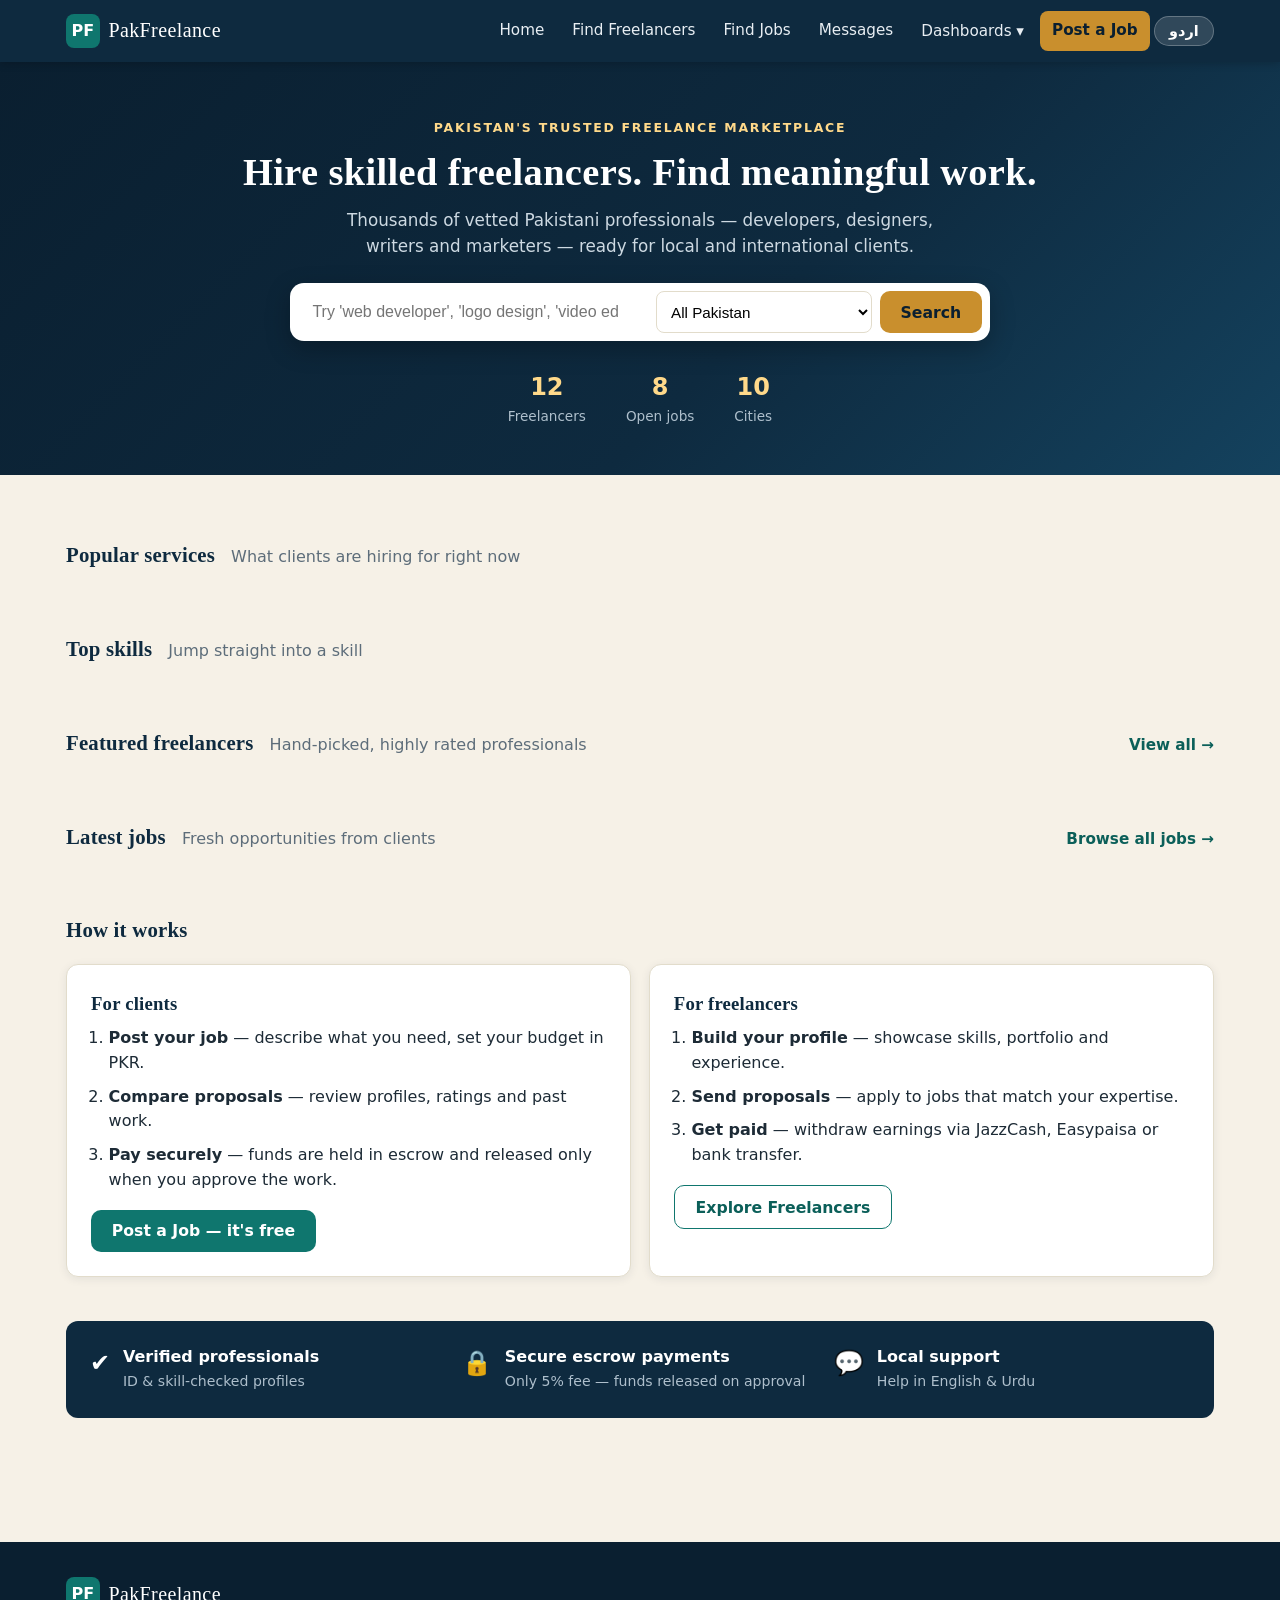
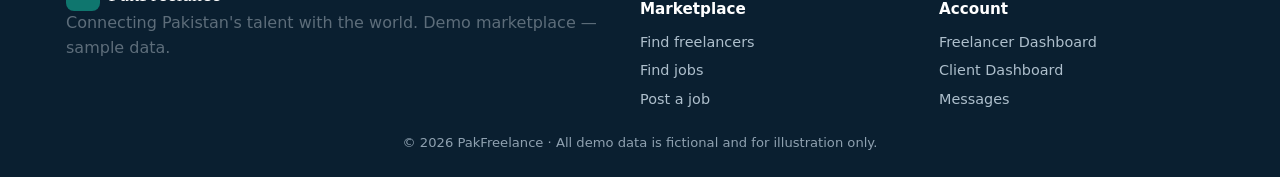
==== index.html @ 877db9aa "Add PakFreelance marketplace: layout, styles, docs (1/2)" ====
<!DOCTYPE html>
<html lang="en">
<head>
<meta charset="UTF-8" />
<meta name="viewport" content="width=device-width, initial-scale=1.0" />
<title>PakFreelance — Hire Pakistan's Top Freelancers</title>
<meta name="description" content="PakFreelance connects Pakistani freelancers with clients locally and internationally. Web development, design, writing, marketing and more." />
<link rel="stylesheet" href="styles.css" />
</head>
<body>

<header class="site-header">
  <div class="header-inner">
    <a class="brand" href="#" data-view="home">
      <span class="brand-mark">PF</span>
      <span class="brand-name">PakFreelance</span>
    </a>
    <button id="navToggle" class="nav-toggle" aria-label="Open menu" aria-expanded="false">
      <span></span><span></span><span></span>
    </button>
    <nav id="mainNav" class="main-nav" aria-label="Main navigation">
      <a href="#" class="nav-link" data-view="home" data-i18n="nav_home">Home</a>
      <a href="#" class="nav-link" data-view="freelancers" data-i18n="nav_freelancers">Find Freelancers</a>
      <a href="#" class="nav-link" data-view="jobs" data-i18n="nav_jobs">Find Jobs</a>
      <a href="#" class="nav-link" data-view="messages" data-i18n="nav_messages">Messages <span id="navMsgBadge" class="nav-badge" hidden></span></a>
      <div class="nav-dropdown">
        <button id="dashToggle" class="nav-link dash-btn" aria-haspopup="true" aria-expanded="false" data-i18n="nav_dash">Dashboards ▾</button>
        <div id="dashMenu" class="dropdown-menu" hidden>
          <a href="#" class="dropdown-item" data-view="dash-f" data-i18n="nav_dash_f">Freelancer Dashboard</a>
          <a href="#" class="dropdown-item" data-view="dash-c" data-i18n="nav_dash_c">Client Dashboard</a>
        </div>
      </div>
      <a href="#" class="nav-link btn-primary-sm" data-view="post-job" data-i18n="nav_post">Post a Job</a>
      <button id="langToggle" class="lang-btn" aria-label="Switch language">اردو</button>
    </nav>
  </div>
</header>

<main id="app">

  <!-- ============ HOME ============ -->
  <section id="view-home" class="view active">
    <div class="hero">
      <div class="hero-inner">
        <p class="hero-kicker" data-i18n="hero_kicker">Pakistan's trusted freelance marketplace</p>
        <h1 data-i18n="hero_h1">Hire skilled freelancers. Find meaningful work.</h1>
        <p class="hero-sub" data-i18n="hero_sub">Thousands of vetted Pakistani professionals — developers, designers, writers and marketers — ready for local and international clients.</p>
        <form id="heroSearchForm" class="hero-search" autocomplete="off">
          <input id="heroSearch" type="search" data-i18n-ph="hero_search_ph" placeholder="Try 'web developer', 'logo design', 'video editing'…" aria-label="Search freelancers by skill" />
          <select id="heroCity" aria-label="Filter by city">
            <option value="">All Pakistan</option>
          </select>
          <button type="submit" class="btn btn-accent" data-i18n="hero_search_btn">Search</button>
        </form>
        <div class="hero-stats">
          <div><strong id="statFreelancers">12</strong><span data-i18n="stat_f">Freelancers</span></div>
          <div><strong id="statJobs">8</strong><span data-i18n="stat_j">Open jobs</span></div>
          <div><strong id="statCities">10</strong><span data-i18n="stat_c">Cities</span></div>
        </div>
      </div>
    </div>

    <div class="container">
      <div class="home-section">
        <div class="section-head">
          <h2 data-i18n="sec_services">Popular services</h2>
          <p data-i18n="sec_services_sub">What clients are hiring for right now</p>
        </div>
        <div id="servicesGrid" class="cards-grid"></div>
      </div>

      <div class="home-section">
        <div class="section-head">
          <h2 data-i18n="sec_skills">Top skills</h2>
          <p data-i18n="sec_skills_sub">Jump straight into a skill</p>
        </div>
        <div id="skillsChips" class="chips"></div>
      </div>

      <div class="home-section">
        <div class="section-head">
          <h2 data-i18n="sec_featured">Featured freelancers</h2>
          <p data-i18n="sec_featured_sub">Hand-picked, highly rated professionals</p>
          <button class="link-btn" data-view="freelancers" data-i18n="view_all">View all →</button>
        </div>
        <div id="featuredRow" class="cards-grid"></div>
      </div>

      <div class="home-section">
        <div class="section-head">
          <h2 data-i18n="sec_jobs">Latest jobs</h2>
          <p data-i18n="sec_jobs_sub">Fresh opportunities from clients</p>
          <button class="link-btn" data-view="jobs" data-i18n="browse_jobs">Browse all jobs →</button>
        </div>
        <div id="latestJobs" class="list-stack"></div>
      </div>

      <div class="home-section">
        <div class="section-head">
          <h2 data-i18n="sec_how">How it works</h2>
        </div>
        <div class="how-grid">
          <div class="how-card">
            <h3 data-i18n="how_client_h">For clients</h3>
            <ol>
              <li data-i18n="how_client_1"><strong>Post your job</strong> — describe what you need, set your budget in PKR.</li>
              <li data-i18n="how_client_2"><strong>Compare proposals</strong> — review profiles, ratings and past work.</li>
              <li data-i18n="how_client_3"><strong>Pay securely</strong> — funds are held in escrow and released only when you approve the work.</li>
            </ol>
            <button class="btn btn-primary" data-view="post-job" data-i18n="how_client_btn">Post a Job — it's free</button>
          </div>
          <div class="how-card">
            <h3 data-i18n="how_free_h">For freelancers</h3>
            <ol>
              <li data-i18n="how_free_1"><strong>Build your profile</strong> — showcase skills, portfolio and experience.</li>
              <li data-i18n="how_free_2"><strong>Send proposals</strong> — apply to jobs that match your expertise.</li>
              <li data-i18n="how_free_3"><strong>Get paid</strong> — withdraw earnings via JazzCash, Easypaisa or bank transfer.</li>
            </ol>
            <button class="btn btn-outline" data-view="freelancers" data-i18n="how_free_btn">Explore Freelancers</button>
          </div>
        </div>
      </div>

      <div class="home-section trust-band">
        <div class="trust-item"><span class="trust-icon">✔</span><div><strong data-i18n="trust1_h">Verified professionals</strong><span data-i18n="trust1_s">ID &amp; skill-checked profiles</span></div></div>
        <div class="trust-item"><span class="trust-icon">🔒</span><div><strong data-i18n="trust2_h">Secure escrow payments</strong><span data-i18n="trust2_s">Only 5% fee — funds released on approval</span></div></div>
        <div class="trust-item"><span class="trust-icon">💬</span><div><strong data-i18n="trust3_h">Local support</strong><span data-i18n="trust3_s">Help in English &amp; Urdu</span></div></div>
      </div>
    </div>
  </section>

  <!-- ============ BROWSE FREELANCERS ============ -->
  <section id="view-freelancers" class="view">
    <div class="container">
      <div class="page-head">
        <h1>Find freelancers</h1>
        <p>Filter by skill, city, budget and availability</p>
      </div>
      <div class="filters">
        <input id="fSearch" type="search" placeholder="Search name, skill or title…" aria-label="Search freelancers" />
        <select id="fCat" aria-label="Category"><option value="">All categories</option></select>
        <select id="fCity" aria-label="City"><option value="">All cities</option></select>
        <select id="fPrice" aria-label="Price range">
          <option value="">Any price</option>
          <option value="0-3000">Up to Rs 3,000</option>
          <option value="3000-6000">Rs 3,000 – 6,000</option>
          <option value="6000-15000">Rs 6,000 – 15,000</option>
        </select>
        <select id="fRating" aria-label="Minimum rating">
          <option value="">Any rating</option>
          <option value="4.8">4.8 &amp; up</option>
          <option value="4.9">4.9 &amp; up</option>
        </select>
        <select id="fAvail" aria-label="Availability">
          <option value="">Any availability</option>
          <option value="available">Available now</option>
          <option value="limited">Limited</option>
        </select>
        <select id="fLang" aria-label="Language">
          <option value="">Any language</option>
          <option>English</option>
          <option>Urdu</option>
        </select>
        <button id="fClear" class="btn btn-outline btn-sm">Clear</button>
      </div>
      <p id="fCount" class="result-count"></p>
      <div id="freelancersGrid" class="cards-grid"></div>
    </div>
  </section>

  <!-- ============ FREELANCER PROFILE ============ -->
  <section id="view-profile" class="view">
    <div class="container">
      <button class="link-btn back-btn" data-view="freelancers">← Back to freelancers</button>
      <div id="profileWrap"></div>
    </div>
  </section>

  <!-- ============ BROWSE JOBS ============ -->
  <section id="view-jobs" class="view">
    <div class="container">
      <div class="page-head">
        <h1>Browse jobs</h1>
        <p>Opportunities from local &amp; international clients · <span class="match-note">✨ Match scores are computed for your profile</span></p>
      </div>
      <div class="filters">
        <input id="jSearch" type="search" placeholder="Search job titles…" aria-label="Search jobs" />
        <select id="jCat" aria-label="Category"><option value="">All categories</option></select>
        <select id="jBudget" aria-label="Budget range">
          <option value="">Any budget</option>
          <option value="0-20000">Up to Rs 20,000</option>
          <option value="20000-60000">Rs 20,000 – 60,000</option>
          <option value="60000-9999999">Rs 60,000+</option>
        </select>
        <select id="jType" aria-label="Job type">
          <option value="">Remote &amp; onsite</option>
          <option value="remote">Remote</option>
          <option value="onsite">Onsite</option>
        </select>
        <label class="check-inline"><input id="jSavedOnly" type="checkbox" /> Saved only</label>
        <button id="jClear" class="btn btn-outline btn-sm">Clear</button>
      </div>
      <p id="jCount" class="result-count"></p>
      <div id="jobsList" class="list-stack"></div>
    </div>
  </section>

  <!-- ============ POST A JOB ============ -->
  <section id="view-post-job" class="view">
    <div class="container narrow">
      <div class="page-head">
        <h1>Post a job</h1>
        <p>Free to post — proposals usually arrive within hours</p>
      </div>
      <form id="pjForm" class="form-card">
        <label>Job title
          <input id="pjTitle" type="text" required maxlength="80" placeholder="e.g. Build a responsive company website" />
        </label>
        <div class="form-grid">
          <label>Category
            <select id="pjCat" required></select>
          </label>
          <label>Job type
            <select id="pjType"><option value="remote">Remote</option><option value="onsite">Onsite</option></select>
          </label>
        </div>
        <label>Description
          <textarea id="pjDesc" required rows="5" placeholder="Describe the work, deliverables and any requirements…"></textarea>
        </label>
        <label>Skills required (comma separated)
          <input id="pjSkills" type="text" placeholder="e.g. HTML, CSS, JavaScript" />
        </label>
        <div class="form-grid">
          <label>Budget type
            <select id="pjBudgetType"><option value="fixed">Fixed price</option><option value="hourly">Hourly</option></select>
          </label>
          <label>Budget (PKR)
            <input id="pjBudget" type="number" min="500" required placeholder="e.g. 25000" />
          </label>
        </div>
        <fieldset class="ms-fieldset">
          <legend>Milestones <span class="muted">(optional — split payment into 2–4 milestones)</span></legend>
          <div id="pjMilestones"></div>
          <button type="button" id="pjAddMs" class="btn btn-outline btn-sm">+ Add milestone</button>
        </fieldset>
        <label>Deadline
          <input id="pjDeadline" type="date" required />
        </label>
        <div class="fee-box">
          <div class="fee-row"><span>Your budget</span><strong id="pjFeeBase">–</strong></div>
          <div class="fee-row"><span>PakFreelance fee (5%)</span><strong id="pjFeeAmt">–</strong></div>
          <div class="fee-row total"><span>Freelancer receives</span><strong id="pjFeeNet">–</strong></div>
        </div>
        <button type="submit" class="btn btn-accent btn-block">Post Job</button>
        <p class="hint">Your job will appear in Browse Jobs and on your client dashboard.</p>
      </form>
    </div>
  </section>

  <!-- ============ FREELANCER DASHBOARD ============ -->
  <section id="view-dash-f" class="view">
    <div class="container">
      <div class="page-head row-between">
        <div>
          <h1>Freelancer dashboard</h1>
          <p>Welcome back, <strong id="dfName">Ahmed Raza</strong></p>
        </div>
        <label class="avail-toggle">Availability
          <button id="availToggle" class="toggle on" role="switch" aria-checked="true" aria-label="Toggle availability"><span class="knob"></span></button>
          <span id="availLabel">Available</span>
        </label>
      </div>
      <div class="stats-row">
        <div class="stat-card"><span class="stat-label">Total earnings</span><strong id="dfEarnings">–</strong></div>
        <div class="stat-card"><span class="stat-label">Active orders</span><strong id="dfOrders">–</strong></div>
        <div class="stat-card"><span class="stat-label">Proposals sent</span><strong id="dfProposals">–</strong></div>
        <div class="stat-card"><span class="stat-label">Profile views</span><strong id="dfViews">–</strong></div>
      </div>
      <div class="dash-grid">
        <div class="panel">
          <h2>Verification</h2>
          <div id="dfVerifyList"></div>
          <button id="dfQuizBtn" class="btn btn-primary btn-sm">Take skill test</button>
        </div>
        <div class="panel">
          <h2>Payout methods</h2>
          <div id="dfPayouts"></div>
          <button id="dfAddPayout" class="btn btn-outline btn-sm">+ Add payout method</button>
          <p class="hint">Withdraw via JazzCash, Easypaisa or bank transfer. Only 5% platform fee.</p>
        </div>
        <div class="panel">
          <h2>My proposals</h2>
          <div id="dfProposalsList" class="list-stack"></div>
        </div>
        <div class="panel">
          <h2>Active orders</h2>
          <div id="dfOrdersList" class="list-stack"></div>
        </div>
        <div class="panel">
          <h2>Saved jobs</h2>
          <div id="dfSavedList" class="list-stack"></div>
        </div>
        <div class="panel">
          <h2>Disputes</h2>
          <div id="dfDisputesList" class="list-stack"></div>
        </div>
      </div>
    </div>
  </section>

  <!-- ============ CLIENT DASHBOARD ============ -->
  <section id="view-dash-c" class="view">
    <div class="container">
      <div class="page-head">
        <h1>Client dashboard</h1>
        <p>Manage your jobs, proposals and orders</p>
      </div>
      <div class="stats-row">
        <div class="stat-card"><span class="stat-label">Jobs posted</span><strong id="dcJobs">–</strong></div>
        <div class="stat-card"><span class="stat-label">Proposals received</span><strong id="dcProposals">–</strong></div>
        <div class="stat-card"><span class="stat-label">Active orders</span><strong id="dcOrders">–</strong></div>
        <div class="stat-card"><span class="stat-label">Total spent</span><strong id="dcSpent">–</strong></div>
      </div>
      <div class="dash-grid">
        <div class="panel wide">
          <div class="row-between">
            <h2>My job postings</h2>
            <button class="btn btn-primary btn-sm" data-view="post-job">+ Post a job</button>
          </div>
          <div id="dcJobsList" class="list-stack"></div>
        </div>
        <div class="panel">
          <h2>Active orders</h2>
          <div id="dcOrdersList" class="list-stack"></div>
        </div>
        <div class="panel">
          <h2>Payment methods</h2>
          <div id="dcPayouts"></div>
          <button id="dcAddPayout" class="btn btn-outline btn-sm">+ Add payment method</button>
          <p class="hint">Pay securely — funds are held in escrow until you approve the work.</p>
        </div>
      </div>
      <div class="panel">
        <h2>Proposals received</h2>
        <div id="dcProposalsList" class="list-stack"></div>
      </div>
      <div class="panel">
        <h2>Disputes</h2>
        <div id="dcDisputesList" class="list-stack"></div>
      </div>
    </div>
  </section>

  <!-- ============ MESSAGES ============ -->
  <section id="view-messages" class="view">
    <div class="container">
      <div class="page-head">
        <h1>Messages</h1>
        <p>Chat with clients and freelancers</p>
      </div>
      <div class="msg-layout">
        <aside class="conv-list" id="convList" aria-label="Conversations"></aside>
        <div class="chat-window">
          <div id="chatHeader" class="chat-header"><span class="muted">Select a conversation</span></div>
          <div id="chatMessages" class="chat-messages"></div>
          <form id="chatForm" class="chat-input" autocomplete="off">
            <input id="chatInput" type="text" placeholder="Type a message…" aria-label="Type a message" disabled />
            <button type="submit" class="btn btn-accent" id="chatSend" disabled>Send</button>
          </form>
        </div>
      </div>
    </div>
  </section>

  <!-- ============ ORDER DETAIL ============ -->
  <section id="view-order" class="view">
    <div class="container narrow">
      <button class="link-btn back-btn" data-view="dash-f">← Back to dashboard</button>
      <div id="orderWrap"></div>
    </div>
  </section>

  <!-- ============ SKILL TEST ============ -->
  <section id="view-quiz" class="view">
    <div class="container narrow">
      <button class="link-btn back-btn" data-view="dash-f">← Back to dashboard</button>
      <div class="panel">
        <h1>Skill test</h1>
        <p class="muted">Answer 5 questions in your category. Score 60% or more to earn the <strong>Skill test passed</strong> badge on your profile.</p>
        <div id="quizSetup">
          <label style="display:block;margin-bottom:0.9rem;font-weight:600;">Category
            <select id="quizCat" style="display:block;width:100%;margin-top:0.35rem;padding:0.65rem 0.8rem;border:1px solid var(--line);border-radius:8px;"></select>
          </label>
          <button id="quizStart" class="btn btn-accent">Start test</button>
        </div>
        <div id="quizPlay" hidden>
          <p id="quizProgress" class="muted"></p>
          <h3 id="quizQ"></h3>
          <div id="quizOpts" class="quiz-opts"></div>
        </div>
        <div id="quizResult" hidden></div>
      </div>
    </div>
  </section>

  <!-- ============ DISPUTE DETAIL ============ -->
  <section id="view-dispute" class="view">
    <div class="container narrow">
      <button class="link-btn back-btn" data-view="dash-f">← Back to dashboard</button>
      <div id="disputeWrap"></div>
    </div>
  </section>

</main>

<footer class="site-footer">
  <div class="container footer-grid">
    <div>
      <div class="brand"><span class="brand-mark">PF</span><span class="brand-name">PakFreelance</span></div>
      <p class="muted" data-i18n="footer_tag">Connecting Pakistan's talent with the world. Demo marketplace — sample data.</p>
    </div>
    <div>
      <h4 data-i18n="footer_market">Marketplace</h4>
      <a href="#" data-view="freelancers" data-i18n="nav_freelancers">Find freelancers</a>
      <a href="#" data-view="jobs" data-i18n="nav_jobs">Find jobs</a>
      <a href="#" data-view="post-job" data-i18n="nav_post">Post a job</a>
    </div>
    <div>
      <h4 data-i18n="footer_account">Account</h4>
      <a href="#" data-view="dash-f" data-i18n="nav_dash_f">Freelancer Dashboard</a>
      <a href="#" data-view="dash-c" data-i18n="nav_dash_c">Client Dashboard</a>
      <a href="#" data-view="messages" data-i18n="nav_messages">Messages</a>
    </div>
  </div>
  <p class="footer-note">© 2026 PakFreelance · All demo data is fictional and for illustration only.</p>
</footer>

<!-- Proposal modal -->
<div id="modalBackdrop" class="modal-backdrop" hidden>
  <div class="modal" role="dialog" aria-modal="true" aria-labelledby="propJobTitle">
    <h2 id="propJobTitle">Submit proposal</h2>
    <p class="muted" id="propJobMeta"></p>
    <label>Cover letter
      <textarea id="propCover" rows="5" placeholder="Why are you the right person for this job?"></textarea>
    </label>
    <div class="form-grid">
      <label>Your bid (PKR)
        <input id="propBid" type="number" min="500" placeholder="e.g. 20000" />
      </label>
      <label>Delivery time (days)
        <input id="propDays" type="number" min="1" placeholder="e.g. 7" />
      </label>
    </div>
    <div class="modal-actions">
      <button id="propCancel" class="btn btn-outline">Cancel</button>
      <button id="propSubmit" class="btn btn-accent">Send Proposal</button>
    </div>
  </div>
</div>

<!-- Hire modal -->
<div id="hireBackdrop" class="modal-backdrop" hidden>
  <div class="modal" role="dialog" aria-modal="true" aria-labelledby="hireTitle">
    <h2 id="hireTitle">Hire freelancer</h2>
    <p class="muted" id="hireFreelancerName"></p>
    <label>Service
      <select id="hireService"></select>
    </label>
    <div class="form-grid">
      <label>Amount (PKR)
        <input id="hireAmount" type="number" min="500" />
      </label>
      <label>Deadline
        <input id="hireDeadline" type="date" />
      </label>
    </div>
    <label>Notes for the freelancer
      <textarea id="hireNotes" rows="3" placeholder="Briefly describe what you need…"></textarea>
    </label>
    <div class="fee-box">
      <div class="fee-row"><span>Service amount</span><strong id="hireSubtotal">–</strong></div>
      <div class="fee-row"><span>PakFreelance fee (5%)</span><strong id="hireFee">–</strong></div>
      <div class="fee-row total"><span>Total (held in escrow)</span><strong id="hireTotal">–</strong></div>
    </div>
    <div class="modal-actions">
      <button id="hireCancel" class="btn btn-outline">Cancel</button>
      <button id="hireSubmit" class="btn btn-accent">Place Order</button>
    </div>
  </div>
</div>

<!-- Payout method modal -->
<div id="payoutBackdrop" class="modal-backdrop" hidden>
  <div class="modal" role="dialog" aria-modal="true" aria-labelledby="payoutTitle">
    <h2 id="payoutTitle">Add payout method</h2>
    <p class="muted">Demo UI — details are masked and stored only in your browser.</p>
    <label>Method
      <select id="poType">
        <option>JazzCash</option>
        <option>Easypaisa</option>
        <option>Bank transfer</option>
      </select>
    </label>
    <label>Account title
      <input id="poName" type="text" maxlength="40" placeholder="e.g. Ahmed Raza" />
    </label>
    <label>Mobile / account number
      <input id="poNumber" type="text" maxlength="20" placeholder="03XXXXXXXXX" />
    </label>
    <div class="modal-actions">
      <button id="poCancel" class="btn btn-outline">Cancel</button>
      <button id="poSubmit" class="btn btn-accent">Save Method</button>
    </div>
  </div>
</div>

<!-- Dispute modal -->
<div id="disputeBackdrop" class="modal-backdrop" hidden>
  <div class="modal" role="dialog" aria-modal="true" aria-labelledby="dspTitle">
    <h2 id="dspTitle">Open dispute</h2>
    <p class="muted" id="dspOrderTitle"></p>
    <label>Reason
      <select id="dspReason">
        <option>Work not delivered</option>
        <option>Quality issue</option>
        <option>Missed deadline</option>
        <option>Payment issue</option>
        <option>Other</option>
      </select>
    </label>
    <label>Details
      <textarea id="dspDetails" rows="4" placeholder="Describe the issue…"></textarea>
    </label>
    <div class="modal-actions">
      <button id="dspCancel" class="btn btn-outline">Cancel</button>
      <button id="dspSubmit" class="btn btn-accent">Submit Dispute</button>
    </div>
  </div>
</div>

<div id="toast" class="toast" role="status" aria-live="polite" hidden></div>

<script src="app.js"></script>
</body>
</html>
---- styles.css ----
/* PakFreelance — professional marketplace theme
   Palette: deep navy + teal + warm sand. Deliberately NOT a Fiverr-style look. */

:root {
  --navy: #0e2a3f;
  --navy-deep: #0a1f30;
  --teal: #0f766e;
  --teal-dark: #0b5f59;
  --sand: #f6f1e7;
  --sand-deep: #ece4d2;
  --gold: #c98f2d;
  --ink: #1d2b36;
  --muted: #5d6d7a;
  --line: #e2dccb;
  --card: #ffffff;
  --good: #1a7f4b;
  --warn: #b7791f;
  --bad: #b3402e;
  --radius: 12px;
  --shadow: 0 2px 10px rgba(14, 42, 63, 0.08);
  --font: "Segoe UI", system-ui, -apple-system, Roboto, "Helvetica Neue", Arial, sans-serif;
  --font-head: Georgia, "Times New Roman", serif;
}

* { box-sizing: border-box; }
html { scroll-behavior: smooth; }
body {
  margin: 0;
  font-family: var(--font);
  color: var(--ink);
  background: var(--sand);
  line-height: 1.55;
}
h1, h2, h3 { font-family: var(--font-head); color: var(--navy); margin: 0 0 0.5rem; letter-spacing: 0.01em; }
h1 { font-size: 1.7rem; }
h2 { font-size: 1.3rem; }
p { margin: 0 0 0.75rem; }
a { color: var(--teal-dark); }
img { max-width: 100%; display: block; }
.muted { color: var(--muted); }

/* ---------- Header ---------- */
.site-header {
  background: var(--navy);
  color: #fff;
  position: sticky;
  top: 0;
  z-index: 50;
  box-shadow: 0 2px 8px rgba(0,0,0,0.18);
}
.header-inner {
  max-width: 1180px;
  margin: 0 auto;
  padding: 0.7rem 1rem;
  display: flex;
  align-items: center;
  gap: 1rem;
}
.brand { display: flex; align-items: center; gap: 0.55rem; text-decoration: none; color: #fff; }
.brand-mark {
  background: var(--teal);
  color: #fff;
  font-weight: 800;
  font-family: var(--font);
  width: 2.1rem; height: 2.1rem;
  display: inline-flex; align-items: center; justify-content: center;
  border-radius: 8px;
  font-size: 1rem;
}
.brand-name { font-family: var(--font-head); font-size: 1.25rem; letter-spacing: 0.02em; }
.main-nav { display: flex; align-items: center; gap: 0.25rem; margin-left: auto; }
.nav-link {
  color: #e8eef3;
  text-decoration: none;
  padding: 0.5rem 0.75rem;
  border-radius: 8px;
  font-size: 0.95rem;
  background: none; border: none; cursor: pointer;
  font-family: var(--font);
}
.nav-link:hover, .nav-link.active { background: rgba(255,255,255,0.12); color: #fff; }
.btn-primary-sm {
  background: var(--gold);
  color: var(--navy-deep) !important;
  font-weight: 700;
}
.btn-primary-sm:hover { background: #d9a441; }
.nav-badge {
  background: var(--gold);
  color: var(--navy-deep);
  font-size: 0.72rem;
  font-weight: 700;
  border-radius: 999px;
  padding: 0.05rem 0.45rem;
  margin-left: 0.25rem;
}
.nav-dropdown { position: relative; }
.dash-btn { color: #e8eef3; }
.dropdown-menu {
  position: absolute;
  right: 0; top: calc(100% + 6px);
  background: #fff;
  border: 1px solid var(--line);
  border-radius: 10px;
  box-shadow: var(--shadow);
  min-width: 220px;
  padding: 0.4rem;
  z-index: 60;
}
.dropdown-item {
  display: block;
  padding: 0.6rem 0.8rem;
  border-radius: 8px;
  color: var(--ink);
  text-decoration: none;
  font-size: 0.95rem;
}
.dropdown-item:hover { background: var(--sand); }
.nav-toggle { display: none; background: none; border: none; cursor: pointer; padding: 0.4rem; margin-left: auto; }
.nav-toggle span { display: block; width: 24px; height: 2px; background: #fff; margin: 5px 0; border-radius: 2px; }

/* ---------- Layout ---------- */
.container { max-width: 1180px; margin: 0 auto; padding: 1.25rem 1rem 3rem; }
.container.narrow { max-width: 720px; }
.view { display: none; }
.view.active { display: block; }
.page-head { margin: 0.5rem 0 1.25rem; }
.page-head p { color: var(--muted); margin: 0; }
.row-between { display: flex; align-items: center; justify-content: space-between; gap: 1rem; flex-wrap: wrap; }

/* ---------- Hero ---------- */
.hero {
  background: linear-gradient(135deg, var(--navy-deep) 0%, var(--navy) 60%, #14425e 100%);
  color: #fff;
  padding: 3.5rem 1rem 3rem;
}
.hero-inner { max-width: 860px; margin: 0 auto; text-align: center; }
.hero-kicker {
  text-transform: uppercase;
  letter-spacing: 0.14em;
  font-size: 0.78rem;
  color: #ffd98a;
  margin-bottom: 0.75rem;
  font-weight: 700;
}
.hero h1 { color: #fff; font-size: 2.4rem; line-height: 1.2; margin-bottom: 0.75rem; }
.hero-sub { color: #cdd9e2; font-size: 1.05rem; max-width: 640px; margin: 0 auto 1.5rem; }
.hero-search {
  display: flex;
  gap: 0.5rem;
  background: #fff;
  border-radius: 14px;
  padding: 0.5rem;
  max-width: 700px;
  margin: 0 auto;
  box-shadow: 0 8px 24px rgba(0,0,0,0.25);
}
.hero-search input { flex: 2 1 200px; border: none; padding: 0.7rem 0.9rem; font-size: 1rem; border-radius: 8px; }
.hero-search input:focus { outline: 2px solid var(--teal); }
.hero-search select { flex: 1 1 140px; border: 1px solid var(--line); border-radius: 8px; padding: 0.6rem; font-size: 0.95rem; background: #fff; }
.hero-stats { display: flex; justify-content: center; gap: 2.5rem; margin-top: 1.75rem; }
.hero-stats div { display: flex; flex-direction: column; }
.hero-stats strong { font-size: 1.5rem; color: #ffd98a; }
.hero-stats span { color: #aebfcc; font-size: 0.85rem; }

/* ---------- Buttons ---------- */
.btn {
  display: inline-block;
  border: none;
  border-radius: 10px;
  padding: 0.7rem 1.3rem;
  font-size: 0.98rem;
  font-weight: 600;
  cursor: pointer;
  text-decoration: none;
  font-family: var(--font);
  transition: transform 0.08s ease, box-shadow 0.15s ease;
}
.btn:active { transform: translateY(1px); }
.btn-accent { background: var(--gold); color: var(--navy-deep); }
.btn-accent:hover { background: #d9a441; }
.btn-primary { background: var(--teal); color: #fff; }
.btn-primary:hover { background: var(--teal-dark); }
.btn-outline { background: transparent; border: 1.5px solid var(--teal); color: var(--teal-dark); }
.btn-outline:hover { background: rgba(15,118,110,0.08); }
.btn-sm { padding: 0.45rem 0.9rem; font-size: 0.88rem; }
.btn-block { width: 100%; margin-top: 0.5rem; }
.btn[disabled] { opacity: 0.55; cursor: not-allowed; }
.link-btn { background: none; border: none; color: var(--teal-dark); font-weight: 600; cursor: pointer; font-size: 0.95rem; padding: 0; font-family: var(--font); }
.link-btn:hover { text-decoration: underline; }
.back-btn { margin-bottom: 1rem; }

/* ---------- Home sections ---------- */
.home-section { margin: 2.75rem 0; }
.section-head { display: flex; align-items: baseline; gap: 1rem; flex-wrap: wrap; margin-bottom: 1.1rem; }
.section-head h2 { margin: 0; }
.section-head p { color: var(--muted); margin: 0; flex: 1 1 200px; }
.cards-grid { display: grid; grid-template-columns: repeat(auto-fill, minmax(250px, 1fr)); gap: 1.1rem; }
.chips { display: flex; flex-wrap: wrap; gap: 0.55rem; }
.chip {
  background: #fff;
  border: 1px solid var(--line);
  border-radius: 999px;
  padding: 0.45rem 1rem;
  font-size: 0.92rem;
  cursor: pointer;
  color: var(--ink);
  font-family: var(--font);
}
.chip:hover { border-color: var(--teal); color: var(--teal-dark); }
.how-grid { display: grid; grid-template-columns: 1fr 1fr; gap: 1.1rem; }
.how-card { background: var(--card); border: 1px solid var(--line); border-radius: var(--radius); padding: 1.5rem; box-shadow: var(--shadow); }
.how-card ol { margin: 0 0 1.1rem 1.1rem; padding: 0; color: var(--ink); }
.how-card li { margin-bottom: 0.55rem; }
.trust-band {
  display: grid;
  grid-template-columns: repeat(3, 1fr);
  gap: 1rem;
  background: var(--navy);
  border-radius: var(--radius);
  padding: 1.5rem;
  color: #fff;
}
.trust-item { display: flex; gap: 0.8rem; align-items: flex-start; }
.trust-icon { font-size: 1.5rem; }
.trust-item strong { display: block; color: #fff; font-family: var(--font); }
.trust-item span span, .trust-item div span { color: #aebfcc; font-size: 0.88rem; }

/* ---------- Freelancer cards ---------- */
.f-card {
  background: var(--card);
  border: 1px solid var(--line);
  border-radius: var(--radius);
  padding: 1.25rem;
  box-shadow: var(--shadow);
  display: flex;
  flex-direction: column;
  gap: 0.6rem;
  cursor: pointer;
  transition: box-shadow 0.15s ease;
}
.f-card:hover { box-shadow: 0 6px 18px rgba(14,42,63,0.14); }
.f-card-top { display: flex; gap: 0.9rem; align-items: center; }
.avatar { width: 64px; height: 64px; border-radius: 50%; object-fit: cover; border: 2px solid var(--sand-deep); flex-shrink: 0; }
.avatar.lg { width: 110px; height: 110px; }
.f-name { font-weight: 700; font-size: 1.05rem; color: var(--navy); display: flex; align-items: center; gap: 0.35rem; }
.f-title { color: var(--muted); font-size: 0.9rem; }
.f-loc { color: var(--muted); font-size: 0.85rem; }
.verified { color: var(--teal); font-size: 0.9rem; }
.rating { color: var(--gold); font-weight: 700; font-size: 0.92rem; }
.rating .count { color: var(--muted); font-weight: 400; }
.skill-tags { display: flex; flex-wrap: wrap; gap: 0.35rem; }
.skill-tag { background: var(--sand); border: 1px solid var(--line); border-radius: 6px; padding: 0.15rem 0.5rem; font-size: 0.8rem; color: var(--navy); }
.f-card-foot { display: flex; align-items: center; justify-content: space-between; margin-top: auto; padding-top: 0.6rem; border-top: 1px dashed var(--line); }
.price { font-weight: 700; color: var(--navy); }
.price small { font-weight: 400; color: var(--muted); }
.avail-dot { display: inline-flex; align-items: center; gap: 0.35rem; font-size: 0.82rem; color: var(--muted); }
.avail-dot::before { content: ""; width: 9px; height: 9px; border-radius: 50%; background: var(--muted); }
.avail-dot.available::before { background: var(--good); }
.avail-dot.limited::before { background: var(--warn); }
.avail-dot.busy::before { background: var(--bad); }

/* ---------- Filters ---------- */
.filters {
  display: flex;
  flex-wrap: wrap;
  gap: 0.6rem;
  background: var(--card);
  border: 1px solid var(--line);
  border-radius: var(--radius);
  padding: 0.9rem;
  margin-bottom: 1rem;
  align-items: center;
}
.filters input[type="search"], .filters select {
  padding: 0.55rem 0.7rem;
  border: 1px solid var(--line);
  border-radius: 8px;
  font-size: 0.92rem;
  background: #fff;
  font-family: var(--font);
}
.filters input[type="search"] { flex: 2 1 180px; }
.filters select { flex: 1 1 130px; }
.check-inline { display: inline-flex; align-items: center; gap: 0.4rem; font-size: 0.92rem; color: var(--muted); }
.result-count { color: var(--muted); font-size: 0.9rem; margin: 0 0 0.9rem; }

/* ---------- Job cards / lists ---------- */
.list-stack { display: flex; flex-direction: column; gap: 0.9rem; }
.job-card {
  background: var(--card);
  border: 1px solid var(--line);
  border-radius: var(--radius);
  padding: 1.15rem 1.25rem;
  box-shadow: var(--shadow);
}
.job-card-top { display: flex; justify-content: space-between; gap: 0.8rem; align-items: flex-start; }
.job-card h3 { margin: 0 0 0.3rem; font-size: 1.12rem; cursor: pointer; }
.job-card h3:hover { color: var(--teal-dark); }
.job-meta { display: flex; flex-wrap: wrap; gap: 0.4rem 1rem; color: var(--muted); font-size: 0.87rem; margin: 0.4rem 0; }
.job-desc { color: var(--ink); font-size: 0.95rem; margin: 0.5rem 0; display: -webkit-box; -webkit-line-clamp: 2; -webkit-box-orient: vertical; overflow: hidden; }
.job-card-foot { display: flex; gap: 0.6rem; align-items: center; margin-top: 0.7rem; flex-wrap: wrap; }
.budget { font-weight: 700; color: var(--navy); }
.save-btn { background: none; border: 1px solid var(--line); border-radius: 8px; padding: 0.4rem 0.7rem; cursor: pointer; font-size: 0.88rem; color: var(--muted); font-family: var(--font); }
.save-btn.saved { border-color: var(--gold); color: var(--gold); font-weight: 700; }
.cat-pill { background: rgba(15,118,110,0.1); color: var(--teal-dark); border-radius: 999px; padding: 0.2rem 0.7rem; font-size: 0.8rem; font-weight: 600; }

/* ---------- Profile detail ---------- */
.profile-hero {
  background: var(--card);
  border: 1px solid var(--line);
  border-radius: var(--radius);
  padding: 1.75rem;
  box-shadow: var(--shadow);
  display: flex;
  gap: 1.5rem;
  flex-wrap: wrap;
  margin-bottom: 1.25rem;
}
.profile-id { display: flex; gap: 1.25rem; align-items: center; flex: 2 1 320px; }
.profile-facts { display: grid; grid-template-columns: repeat(auto-fit, minmax(130px, 1fr)); gap: 0.7rem; margin: 1rem 0; }
.fact { background: var(--sand); border-radius: 8px; padding: 0.6rem 0.8rem; }
.fact span { display: block; font-size: 0.78rem; color: var(--muted); text-transform: uppercase; letter-spacing: 0.05em; }
.fact strong { color: var(--navy); }
.profile-cta { display: flex; flex-direction: column; gap: 0.6rem; flex: 1 1 200px; justify-content: center; }
.profile-cta .price { font-size: 1.3rem; }
.panel { background: var(--card); border: 1px solid var(--line); border-radius: var(--radius); padding: 1.4rem; box-shadow: var(--shadow); margin-bottom: 1.25rem; }
.panel h2 { margin-bottom: 0.9rem; }
.portfolio-grid { display: grid; grid-template-columns: repeat(auto-fill, minmax(180px, 1fr)); gap: 0.8rem; }
.portfolio-grid img { border-radius: 8px; height: 130px; width: 100%; object-fit: cover; }
.service-row { display: flex; justify-content: space-between; gap: 1rem; padding: 0.7rem 0; border-bottom: 1px dashed var(--line); align-items: center; }
.service-row:last-child { border-bottom: none; }
.review { border-bottom: 1px solid var(--line); padding: 0.8rem 0; }
.review:last-child { border-bottom: none; }
.review-head { display: flex; gap: 0.7rem; align-items: center; margin-bottom: 0.3rem; }
.review-head strong { color: var(--navy); }
.review-date { margin-left: auto; color: var(--muted); font-size: 0.82rem; }
.review p { margin: 0; font-size: 0.95rem; }

/* ---------- Forms ---------- */
.form-card { background: var(--card); border: 1px solid var(--line); border-radius: var(--radius); padding: 1.6rem; box-shadow: var(--shadow); }
.form-card label { display: block; font-weight: 600; font-size: 0.92rem; color: var(--navy); margin-bottom: 0.9rem; }
.form-card input, .form-card select, .form-card textarea,
.modal input, .modal select, .modal textarea {
  display: block;
  width: 100%;
  margin-top: 0.35rem;
  padding: 0.65rem 0.8rem;
  border: 1px solid var(--line);
  border-radius: 8px;
  font-size: 0.95rem;
  font-family: var(--font);
  background: #fff;
}
.form-card textarea, .modal textarea { resize: vertical; }
.form-card input:focus, .form-card select:focus, .form-card textarea:focus,
.modal input:focus, .modal textarea:focus { outline: 2px solid var(--teal); border-color: var(--teal); }
.form-grid { display: grid; grid-template-columns: 1fr 1fr; gap: 0.9rem; }
.hint { color: var(--muted); font-size: 0.85rem; margin-top: 0.75rem; }

/* ---------- Dashboards ---------- */
.stats-row { display: grid; grid-template-columns: repeat(auto-fit, minmax(160px, 1fr)); gap: 1rem; margin-bottom: 1.4rem; }
.stat-card { background: var(--card); border: 1px solid var(--line); border-radius: var(--radius); padding: 1.1rem 1.25rem; box-shadow: var(--shadow); }
.stat-label { display: block; font-size: 0.82rem; color: var(--muted); text-transform: uppercase; letter-spacing: 0.05em; margin-bottom: 0.3rem; }
.stat-card strong { font-size: 1.5rem; color: var(--navy); font-family: var(--font-head); }
.dash-grid { display: grid; grid-template-columns: 1fr 1fr; gap: 1.1rem; }
.dash-grid .panel { margin-bottom: 0; }
.panel.wide { grid-column: 1 / -1; }
.avail-toggle { display: inline-flex; align-items: center; gap: 0.6rem; font-weight: 600; color: var(--navy); background: var(--card); border: 1px solid var(--line); border-radius: 999px; padding: 0.45rem 1rem; }
.toggle { width: 48px; height: 26px; border-radius: 999px; border: none; background: #c3cdd4; position: relative; cursor: pointer; transition: background 0.2s; }
.toggle .knob { position: absolute; top: 3px; left: 3px; width: 20px; height: 20px; border-radius: 50%; background: #fff; transition: left 0.2s; box-shadow: 0 1px 3px rgba(0,0,0,0.3); }
.toggle.on { background: var(--good); }
.toggle.on .knob { left: 25px; }
.status-pill { border-radius: 999px; padding: 0.2rem 0.75rem; font-size: 0.8rem; font-weight: 700; display: inline-block; }
.status-pending { background: #fdf0d3; color: #8a5a13; }
.status-accepted, .status-in_progress, .status-active { background: #d8efe7; color: var(--teal-dark); }
.status-declined, .status-cancelled { background: #f6dcd6; color: var(--bad); }
.status-delivered { background: #e3e9fb; color: #2f4bb3; }
.status-completed { background: #d8efe7; color: var(--good); }
.status-placed { background: #e8eef3; color: var(--navy); }
.mini-row { display: flex; justify-content: space-between; align-items: center; gap: 0.7rem; padding: 0.65rem 0; border-bottom: 1px dashed var(--line); font-size: 0.93rem; }
.mini-row:last-child { border-bottom: none; }
.mini-row .grow { flex: 1; }
.empty { color: var(--muted); font-size: 0.93rem; padding: 0.8rem 0; }

/* ---------- Messages ---------- */
.msg-layout { display: grid; grid-template-columns: 300px 1fr; gap: 1rem; min-height: 480px; }
.conv-list { background: var(--card); border: 1px solid var(--line); border-radius: var(--radius); overflow: hidden; box-shadow: var(--shadow); }
.conv-item { display: flex; gap: 0.75rem; padding: 0.9rem 1rem; border-bottom: 1px solid var(--line); cursor: pointer; align-items: center; }
.conv-item:hover { background: var(--sand); }
.conv-item.active { background: #e9f4f2; border-left: 3px solid var(--teal); }
.conv-item img { width: 46px; height: 46px; border-radius: 50%; object-fit: cover; }
.conv-item .c-name { font-weight: 700; font-size: 0.93rem; color: var(--navy); }
.conv-item .c-prev { font-size: 0.83rem; color: var(--muted); white-space: nowrap; overflow: hidden; text-overflow: ellipsis; max-width: 180px; }
.chat-window { background: var(--card); border: 1px solid var(--line); border-radius: var(--radius); display: flex; flex-direction: column; box-shadow: var(--shadow); overflow: hidden; }
.chat-header { padding: 0.9rem 1.2rem; border-bottom: 1px solid var(--line); font-weight: 700; color: var(--navy); background: var(--sand); }
.chat-messages { flex: 1; padding: 1.1rem; display: flex; flex-direction: column; gap: 0.6rem; overflow-y: auto; max-height: 420px; min-height: 280px; }
.msg { max-width: 75%; padding: 0.6rem 0.9rem; border-radius: 14px; font-size: 0.93rem; }
.msg.me { align-self: flex-end; background: var(--teal); color: #fff; border-bottom-right-radius: 4px; }
.msg.them { align-self: flex-start; background: var(--sand); border: 1px solid var(--line); border-bottom-left-radius: 4px; }
.msg .t { display: block; font-size: 0.72rem; opacity: 0.75; margin-top: 0.25rem; }
.chat-input { display: flex; gap: 0.6rem; padding: 0.9rem 1.1rem; border-top: 1px solid var(--line); }
.chat-input input { flex: 1; padding: 0.65rem 0.9rem; border: 1px solid var(--line); border-radius: 999px; font-size: 0.95rem; font-family: var(--font); }
.chat-input input:focus { outline: 2px solid var(--teal); }

/* ---------- Order tracking ---------- */
.timeline { list-style: none; margin: 1rem 0; padding: 0; }
.timeline li { position: relative; padding: 0 0 1.2rem 2rem; }
.timeline li::before {
  content: ""; position: absolute; left: 7px; top: 22px; bottom: -2px; width: 2px; background: var(--line);
}
.timeline li:last-child::before { display: none; }
.timeline .dot {
  position: absolute; left: 0; top: 4px; width: 16px; height: 16px; border-radius: 50%;
  background: #cfd8de; border: 2px solid #fff; box-shadow: 0 0 0 1px var(--line);
}
.timeline li.done .dot { background: var(--good); }
.timeline li.current .dot { background: var(--gold); }
.timeline strong { color: var(--navy); display: block; }
.timeline small { color: var(--muted); }
.order-meta { display: grid; grid-template-columns: repeat(auto-fit, minmax(150px, 1fr)); gap: 0.7rem; margin: 1rem 0; }

/* ---------- Modal / toast ---------- */
.modal-backdrop {
  position: fixed; inset: 0; background: rgba(10, 31, 48, 0.55);
  display: flex; align-items: center; justify-content: center;
  z-index: 100; padding: 1rem;
}
.modal-backdrop[hidden] { display: none; }
.modal { background: #fff; border-radius: 14px; padding: 1.6rem; width: 100%; max-width: 520px; max-height: 90vh; overflow-y: auto; box-shadow: 0 12px 40px rgba(0,0,0,0.25); }
.modal h2 { margin-bottom: 0.3rem; }
.modal label { display: block; font-weight: 600; font-size: 0.9rem; color: var(--navy); margin: 0.8rem 0; }
.modal-actions { display: flex; gap: 0.7rem; justify-content: flex-end; margin-top: 1rem; }
.toast {
  position: fixed; bottom: 1.5rem; left: 50%; transform: translateX(-50%);
  background: var(--navy); color: #fff; padding: 0.8rem 1.4rem; border-radius: 999px;
  box-shadow: 0 6px 20px rgba(0,0,0,0.3); z-index: 200; font-size: 0.95rem;
}
.toast[hidden] { display: none; }

/* ---------- Footer ---------- */
.site-footer { background: var(--navy-deep); color: #cdd9e2; margin-top: 2rem; }
.footer-grid { display: grid; grid-template-columns: 2fr 1fr 1fr; gap: 1.5rem; padding: 2.2rem 1rem 1rem !important; }
.footer-grid h4 { color: #fff; font-family: var(--font); margin-bottom: 0.6rem; font-size: 0.95rem; }
.footer-grid a { display: block; color: #aebfcc; text-decoration: none; font-size: 0.9rem; margin-bottom: 0.4rem; }
.footer-grid a:hover { color: #fff; }
.footer-note { text-align: center; font-size: 0.82rem; color: #8fa1b0; padding: 0 1rem 1.5rem; margin: 0; }

/* ---------- Responsive ---------- */
@media (max-width: 860px) {
  .dash-grid { grid-template-columns: 1fr; }
  .msg-layout { grid-template-columns: 1fr; }
  .conv-list { max-height: 220px; overflow-y: auto; }
  .how-grid { grid-template-columns: 1fr; }
  .trust-band { grid-template-columns: 1fr; }
}
@media (max-width: 720px) {
  .nav-toggle { display: block; }
  .main-nav {
    display: none;
    position: absolute; top: 100%; left: 0; right: 0;
    background: var(--navy);
    flex-direction: column; align-items: stretch;
    padding: 0.75rem 1rem 1rem;
    gap: 0.15rem;
  }
  .main-nav.open { display: flex; }
  .nav-dropdown { width: 100%; }
  .dash-btn { width: 100%; text-align: left; }
  .dropdown-menu { position: static; margin-top: 0.3rem; }
  .hero h1 { font-size: 1.8rem; }
  .hero-search { flex-direction: column; }
  .hero-stats { gap: 1.5rem; }
  .form-grid { grid-template-columns: 1fr; }
  .footer-grid { grid-template-columns: 1fr; }
  .profile-hero { padding: 1.2rem; }
}
@media (prefers-reduced-motion: reduce) {
  * { transition: none !important; scroll-behavior: auto !important; }
}

/* ---------- Differentiator features ---------- */

/* Language toggle */
.lang-btn {
  background: rgba(255,255,255,0.14);
  color: #fff;
  border: 1px solid rgba(255,255,255,0.25);
  border-radius: 999px;
  padding: 0.4rem 0.9rem;
  font-size: 0.9rem;
  font-weight: 700;
  cursor: pointer;
  font-family: var(--font);
}
.lang-btn:hover { background: rgba(255,255,255,0.25); }
html[lang="ur"] body { direction: rtl; }
html[lang="ur"] .header-inner, html[lang="ur"] .hero-search { direction: rtl; }
html[lang="ur"] .msg.me { align-self: flex-start; }
html[lang="ur"] .msg.them { align-self: flex-end; }

/* Fee breakdown box */
.fee-box {
  background: var(--sand);
  border: 1px dashed var(--line);
  border-radius: 10px;
  padding: 0.9rem 1.1rem;
  margin: 1rem 0;
}
.fee-row { display: flex; justify-content: space-between; font-size: 0.93rem; padding: 0.2rem 0; color: var(--ink); }
.fee-row.total { border-top: 1px solid var(--line); margin-top: 0.4rem; padding-top: 0.5rem; font-weight: 700; color: var(--navy); font-size: 1rem; }
.fee-row strong { color: var(--navy); }

/* Milestones fieldset */
.ms-fieldset {
  border: 1px solid var(--line);
  border-radius: 10px;
  padding: 0.9rem 1rem 1rem;
  margin: 0 0 0.9rem;
}
.ms-fieldset legend { font-weight: 700; color: var(--navy); padding: 0 0.4rem; font-size: 0.92rem; }
.ms-row { display: grid; grid-template-columns: 1fr 130px 34px; gap: 0.5rem; margin-bottom: 0.5rem; align-items: center; }
.ms-row input { padding: 0.55rem 0.7rem; border: 1px solid var(--line); border-radius: 8px; font-size: 0.9rem; font-family: var(--font); }
.ms-remove { background: none; border: none; color: var(--bad); font-size: 1.1rem; cursor: pointer; }

/* Escrow badge + milestones on orders */
.escrow-badge {
  display: inline-flex; align-items: center; gap: 0.35rem;
  background: #e7f0fa; color: #1d4e89;
  border: 1px solid #bcd4ec;
  border-radius: 999px; padding: 0.25rem 0.8rem;
  font-size: 0.82rem; font-weight: 700;
}
.milestone { border: 1px solid var(--line); border-radius: 10px; padding: 0.8rem 1rem; margin-bottom: 0.6rem; background: #fff; }
.milestone-top { display: flex; justify-content: space-between; align-items: center; gap: 0.7rem; flex-wrap: wrap; }
.milestone-top strong { color: var(--navy); }
.milestone-actions { display: flex; gap: 0.5rem; margin-top: 0.5rem; flex-wrap: wrap; }

/* Payout methods */
.payout-item {
  display: flex; align-items: center; gap: 0.8rem;
  border: 1px solid var(--line); border-radius: 10px;
  padding: 0.7rem 0.9rem; margin-bottom: 0.55rem; background: #fff;
}
.payout-icon {
  width: 38px; height: 38px; border-radius: 10px; flex-shrink: 0;
  display: inline-flex; align-items: center; justify-content: center;
  font-weight: 800; color: #fff; font-size: 0.85rem; font-family: var(--font);
}
.payout-icon.jazzcash { background: #d42a1e; }
.payout-icon.easypaisa { background: #43a047; }
.payout-icon.bank { background: var(--navy); }
.payout-item .grow { flex: 1; }
.payout-item strong { display: block; color: var(--navy); font-size: 0.93rem; }
.payout-item small { color: var(--muted); }
.payout-remove { background: none; border: none; color: var(--bad); cursor: pointer; font-size: 0.85rem; }

/* Verification checklist */
.verify-row { display: flex; align-items: center; gap: 0.7rem; padding: 0.55rem 0; border-bottom: 1px dashed var(--line); font-size: 0.93rem; }
.verify-row:last-of-type { border-bottom: none; }
.verify-row .grow { flex: 1; }
.verify-row small { display: block; color: var(--muted); font-size: 0.82rem; }
.v-badge {
  display: inline-flex; align-items: center; gap: 0.3rem;
  font-size: 0.78rem; font-weight: 700; border-radius: 999px; padding: 0.2rem 0.65rem;
  background: #d8efe7; color: var(--teal-dark);
}
.v-badge.missing { background: #f3ede0; color: var(--warn); }

/* AI match score */
.match-wrap { position: relative; display: inline-block; }
.match-badge {
  display: inline-flex; align-items: center; gap: 0.3rem;
  background: linear-gradient(135deg, #6d28d9, #0f766e);
  color: #fff; font-size: 0.8rem; font-weight: 700;
  border-radius: 999px; padding: 0.25rem 0.75rem; cursor: help;
  white-space: nowrap;
}
.match-tip {
  display: none; position: absolute; z-index: 40;
  top: calc(100% + 8px); right: 0; width: 240px;
  background: var(--navy); color: #e8eef3; border-radius: 10px;
  padding: 0.8rem 1rem; font-size: 0.82rem; box-shadow: 0 8px 24px rgba(0,0,0,0.3);
  font-weight: 400; white-space: normal;
}
.match-tip strong { color: #ffd98a; display: block; margin-bottom: 0.3rem; }
.match-tip div { display: flex; justify-content: space-between; padding: 0.1rem 0; }
.match-wrap:hover .match-tip, .match-wrap:focus-within .match-tip { display: block; }
.match-note { font-size: 0.85rem; color: #6d28d9; font-weight: 600; }

/* Quiz */
.quiz-opts { display: flex; flex-direction: column; gap: 0.6rem; margin-top: 1rem; }
.quiz-opt {
  text-align: left; background: #fff; border: 1.5px solid var(--line); border-radius: 10px;
  padding: 0.8rem 1rem; font-size: 0.95rem; cursor: pointer; font-family: var(--font); color: var(--ink);
}
.quiz-opt:hover { border-color: var(--teal); background: #f2faf9; }
.quiz-opt.correct { border-color: var(--good); background: #e4f4ea; }
.quiz-opt.wrong { border-color: var(--bad); background: #fbe9e4; }
.quiz-opt[disabled] { cursor: default; opacity: 0.9; }
.quiz-score { font-size: 2.2rem; font-weight: 800; color: var(--navy); font-family: var(--font-head); }
.quiz-pass { color: var(--good); font-weight: 700; }
.quiz-fail { color: var(--bad); font-weight: 700; }

/* Disputes */
.dispute-card { border-left: 4px solid var(--warn); }
.d-timeline { list-style: none; margin: 1rem 0; padding: 0; }
.d-timeline li { position: relative; padding: 0 0 1.1rem 2rem; }
.d-timeline li::before { content: ""; position: absolute; left: 7px; top: 22px; bottom: -2px; width: 2px; background: var(--line); }
.d-timeline li:last-child::before { display: none; }
.d-timeline .dot { position: absolute; left: 0; top: 4px; width: 16px; height: 16px; border-radius: 50%; background: #cfd8de; border: 2px solid #fff; box-shadow: 0 0 0 1px var(--line); }
.d-timeline li.done .dot { background: var(--good); }
.d-timeline li.current .dot { background: var(--warn); }
.d-timeline strong { color: var(--navy); display: block; }
.d-timeline small { color: var(--muted); }
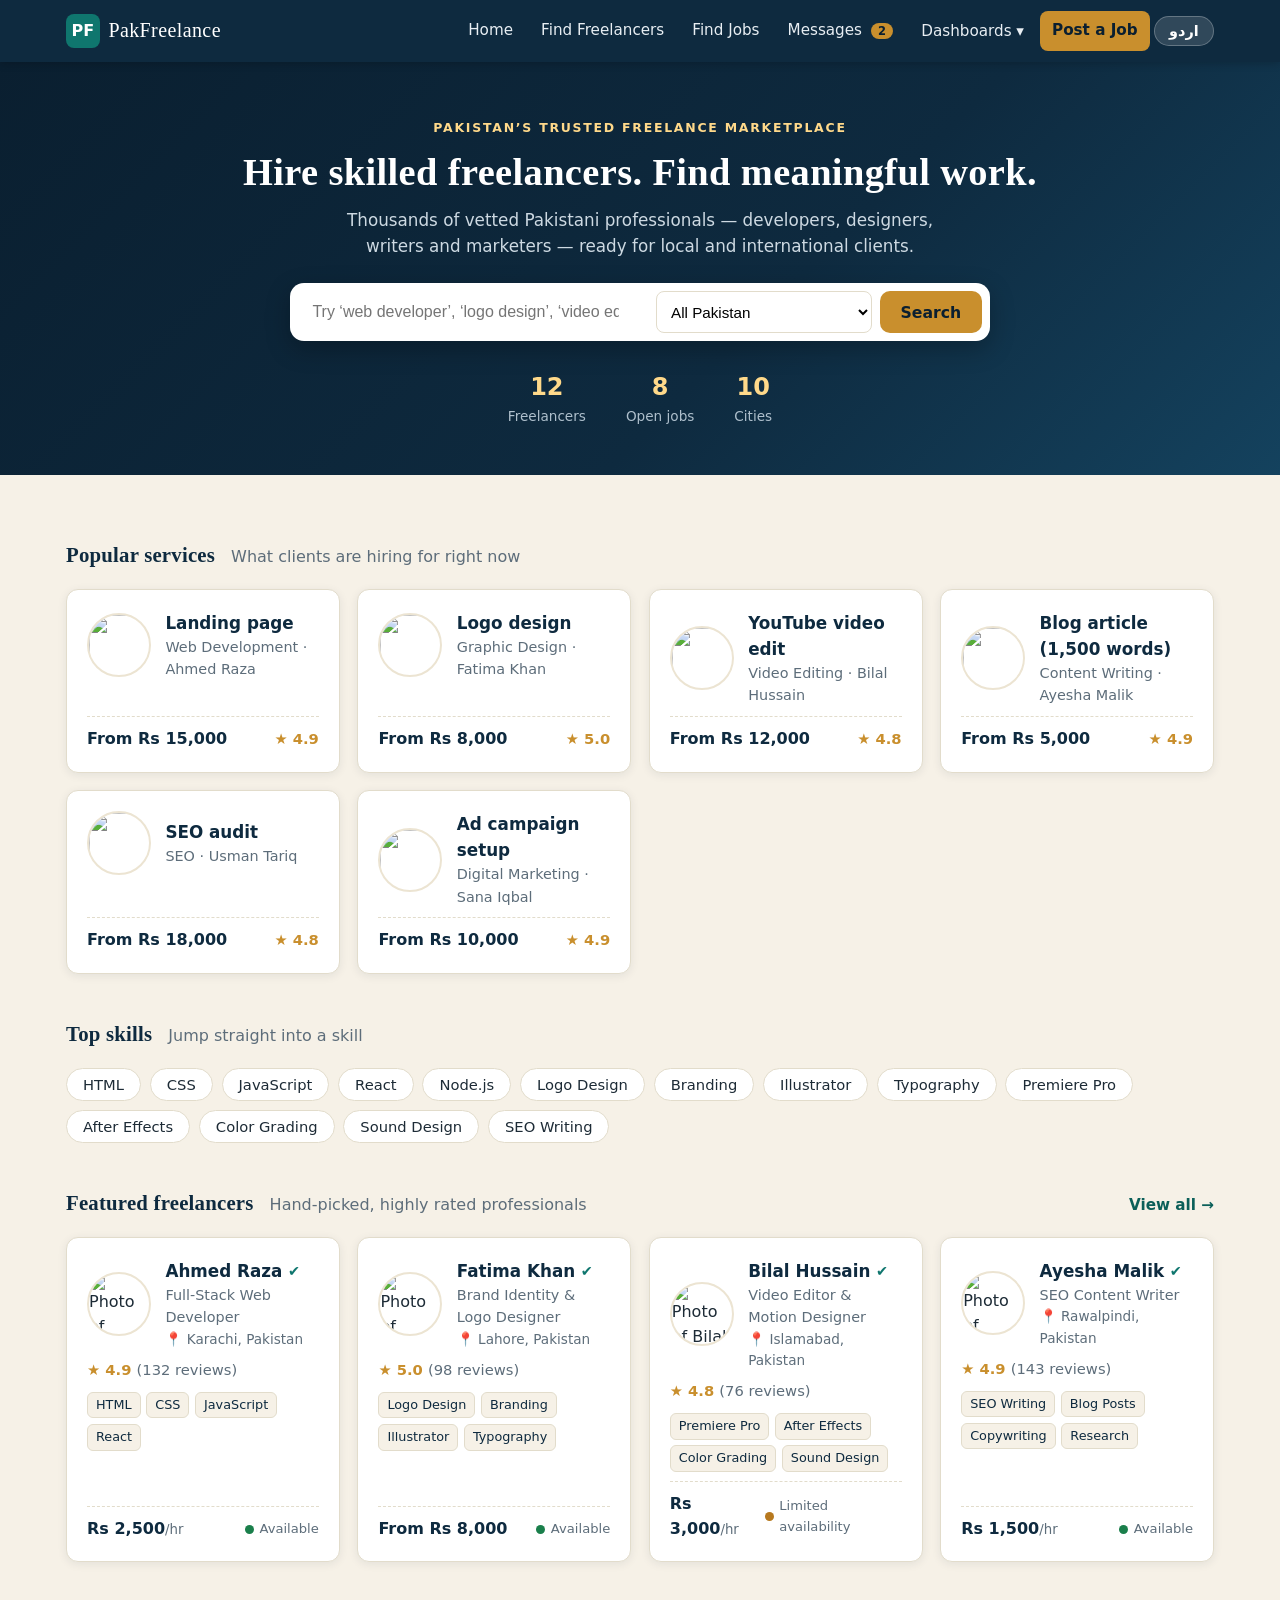
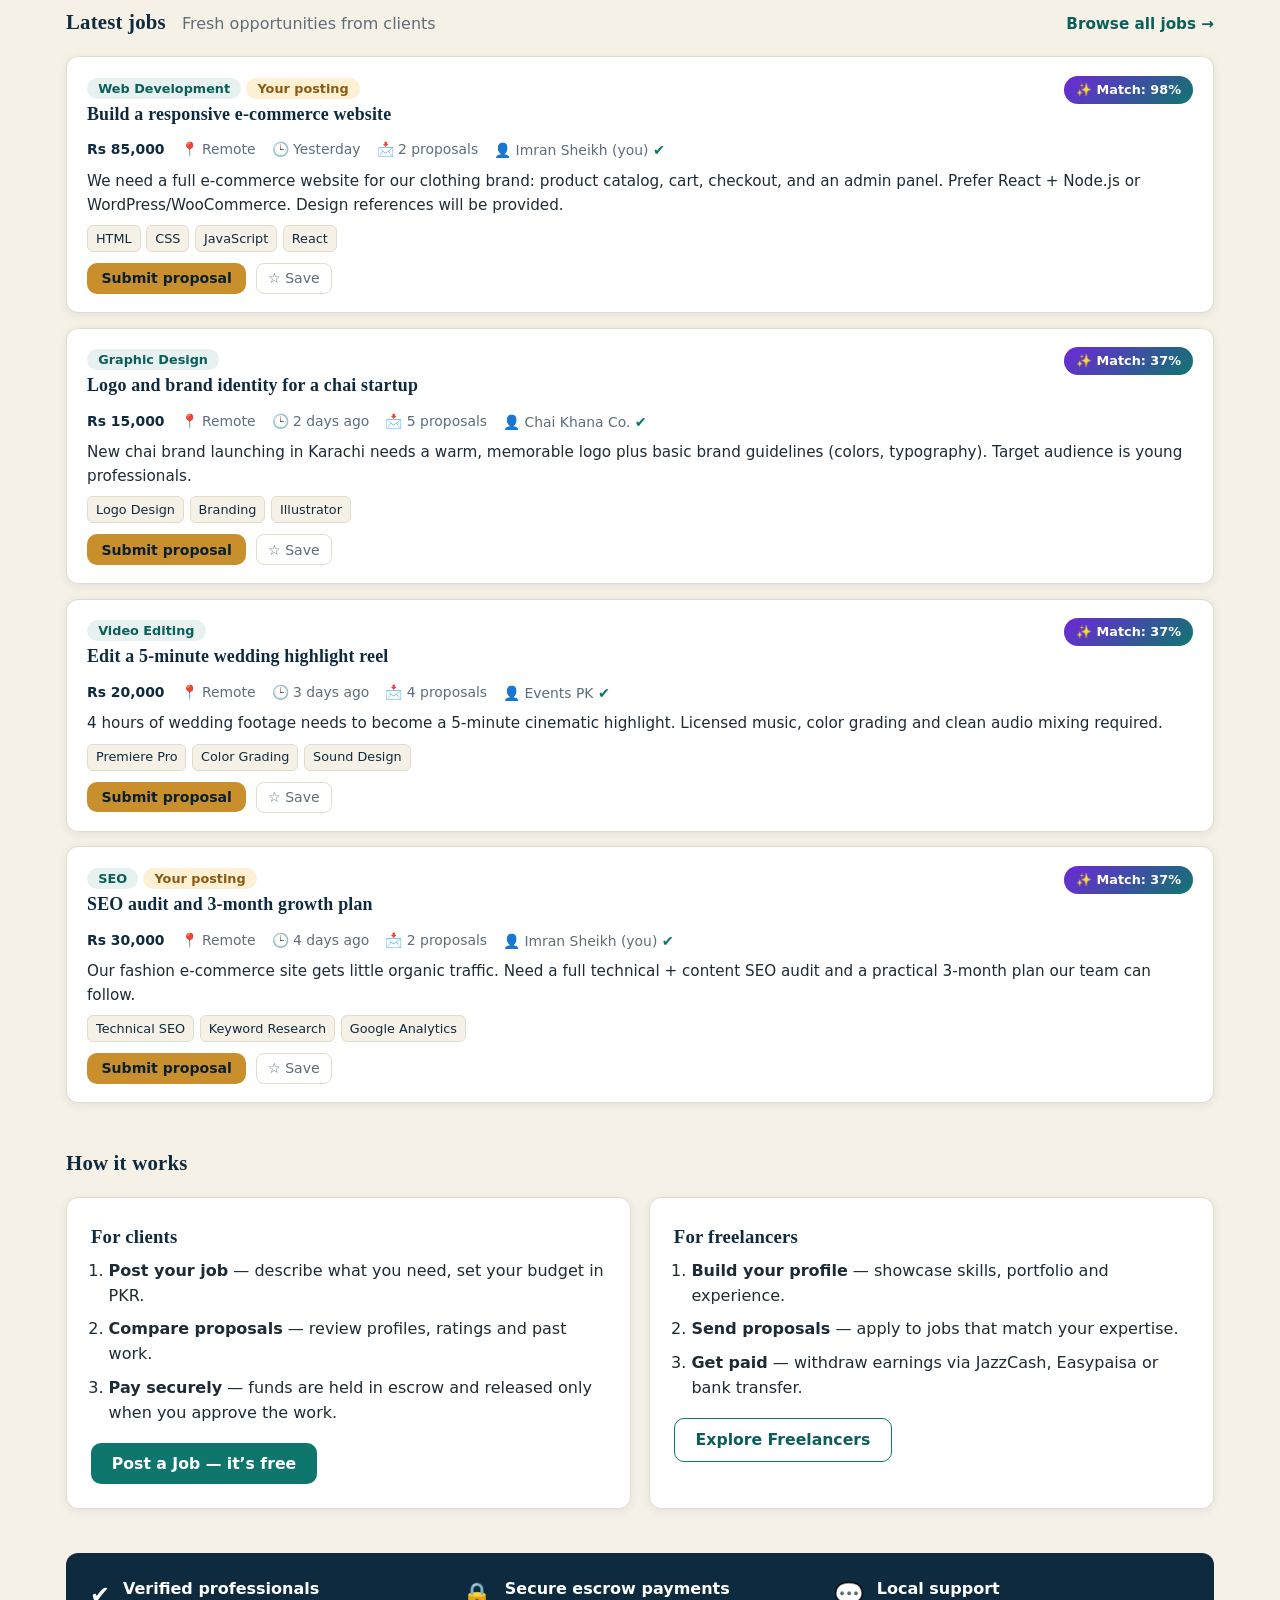
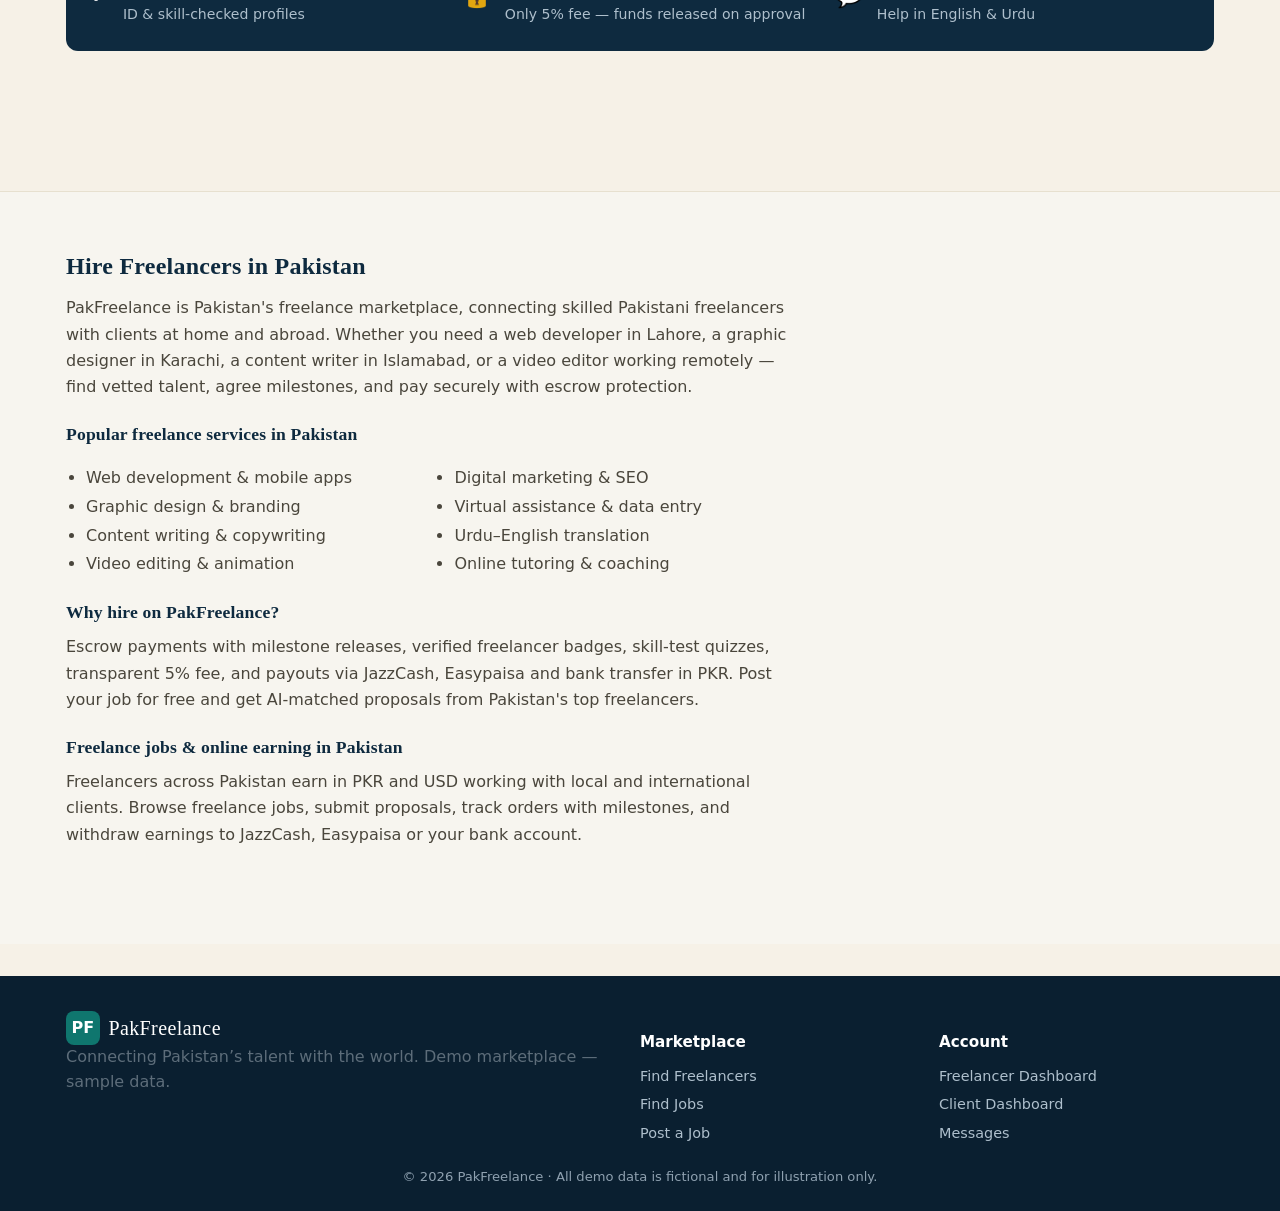
==== commit 66df0128: "SEO: meta tags, Open Graph, JSON-LD, keyword content, sitemap" ====
--- a/index.html
+++ b/index.html
@@ -3,11 +3,40 @@
 <head>
 <meta charset="UTF-8" />
 <meta name="viewport" content="width=device-width, initial-scale=1.0" />
-<title>PakFreelance — Hire Pakistan's Top Freelancers</title>
-<meta name="description" content="PakFreelance connects Pakistani freelancers with clients locally and internationally. Web development, design, writing, marketing and more." />
+<title>PakFreelance — Hire Freelancers in Pakistan | Web, Design, Writing, Marketing</title>
+<meta name="description" content="PakFreelance is Pakistan's freelance marketplace. Hire vetted Pakistani freelancers — web developers, graphic designers, content writers, video editors, digital marketers — with JazzCash/Easypaisa payouts and escrow protection. Post a job free." />
+<meta name="keywords" content="hire freelancers Pakistan, Pakistani freelancers, freelance marketplace Pakistan, freelance jobs Pakistan, online earning Pakistan, hire web developer Pakistan, hire graphic designer Pakistan, content writers Pakistan, video editors Pakistan, digital marketing Pakistan, SEO experts Pakistan, virtual assistants Pakistan, Urdu translators, JazzCash freelancer payments, Easypaisa payouts" />
+<meta name="robots" content="index, follow" />
+<meta name="author" content="PakFreelance" />
+<link rel="canonical" href="https://aqilashah955-cloud.github.io/PakFreelance/" />
+<meta property="og:type" content="website" />
+<meta property="og:site_name" content="PakFreelance" />
+<meta property="og:title" content="PakFreelance — Hire Freelancers in Pakistan" />
+<meta property="og:description" content="Pakistan's freelance marketplace: hire vetted freelancers for web, design, writing, video & marketing. Escrow protection, JazzCash/Easypaisa payouts." />
+<meta property="og:url" content="https://aqilashah955-cloud.github.io/PakFreelance/" />
+<meta name="twitter:card" content="summary" />
+<meta name="twitter:title" content="PakFreelance — Hire Freelancers in Pakistan" />
+<meta name="twitter:description" content="Hire vetted Pakistani freelancers with escrow protection and local payouts. Post a job free." />
+<script type="application/ld+json">
+{"@context":"https://schema.org","@type":"WebSite","name":"PakFreelance",
+ "url":"https://aqilashah955-cloud.github.io/PakFreelance/",
+ "description":"Pakistan's freelance marketplace connecting Pakistani freelancers with clients worldwide.",
+ "inLanguage":["en","ur"],
+ "potentialAction":{"@type":"SearchAction","target":"https://aqilashah955-cloud.github.io/PakFreelance/?q={search_term_string}","query-input":"required name=search_term_string"}}
+</script>
+<script type="application/ld+json">
+{"@context":"https://schema.org","@type":"Organization","name":"PakFreelance",
+ "url":"https://aqilashah955-cloud.github.io/PakFreelance/",
+ "description":"Freelance marketplace for Pakistani freelancers with escrow payments via JazzCash, Easypaisa and bank transfer."}
+</script>
 <link rel="stylesheet" href="styles.css" />
 </head>
 <body>
+
+<noscript><div style="padding:2rem;max-width:60ch;margin:auto;font-family:sans-serif">
+<h1>PakFreelance — Hire Freelancers in Pakistan</h1>
+<p>PakFreelance is Pakistan's freelance marketplace. Hire Pakistani freelancers for web development, graphic design, content writing, video editing, digital marketing and more — with escrow protection and JazzCash/Easypaisa payouts. Please enable JavaScript to use the full marketplace.</p>
+</div></noscript>
 
 <header class="site-header">
   <div class="header-inner">
@@ -413,6 +442,28 @@
 
 </main>
 
+<section class="seo-section">
+  <div class="container">
+    <h2>Hire Freelancers in Pakistan</h2>
+    <p>PakFreelance is Pakistan's freelance marketplace, connecting skilled Pakistani freelancers with clients at home and abroad. Whether you need a web developer in Lahore, a graphic designer in Karachi, a content writer in Islamabad, or a video editor working remotely — find vetted talent, agree milestones, and pay securely with escrow protection.</p>
+    <h3>Popular freelance services in Pakistan</h3>
+    <ul class="seo-links">
+      <li>Web development &amp; mobile apps</li>
+      <li>Graphic design &amp; branding</li>
+      <li>Content writing &amp; copywriting</li>
+      <li>Video editing &amp; animation</li>
+      <li>Digital marketing &amp; SEO</li>
+      <li>Virtual assistance &amp; data entry</li>
+      <li>Urdu–English translation</li>
+      <li>Online tutoring &amp; coaching</li>
+    </ul>
+    <h3>Why hire on PakFreelance?</h3>
+    <p>Escrow payments with milestone releases, verified freelancer badges, skill-test quizzes, transparent 5% fee, and payouts via JazzCash, Easypaisa and bank transfer in PKR. Post your job for free and get AI-matched proposals from Pakistan's top freelancers.</p>
+    <h3>Freelance jobs &amp; online earning in Pakistan</h3>
+    <p>Freelancers across Pakistan earn in PKR and USD working with local and international clients. Browse freelance jobs, submit proposals, track orders with milestones, and withdraw earnings to JazzCash, Easypaisa or your bank account.</p>
+  </div>
+</section>
+
 <footer class="site-footer">
   <div class="container footer-grid">
     <div>
--- a/styles.css
+++ b/styles.css
@@ -613,3 +613,11 @@
 .d-timeline li.current .dot { background: var(--warn); }
 .d-timeline strong { color: var(--navy); display: block; }
 .d-timeline small { color: var(--muted); }
+
+/* ============ SEO content section ============ */
+.seo-section { background: #f7f5ef; border-top: 1px solid #e7e0cf; padding: 36px 0; margin-top: 48px; }
+.seo-section h2 { font-size: 1.5rem; margin-bottom: 10px; }
+.seo-section h3 { font-size: 1.1rem; margin: 20px 0 8px; }
+.seo-section p { color: #4a463c; line-height: 1.65; max-width: 72ch; }
+.seo-links { columns: 2; gap: 24px; max-width: 72ch; padding-left: 20px; color: #4a463c; line-height: 1.8; }
+@media (max-width: 560px) { .seo-links { columns: 1; } }
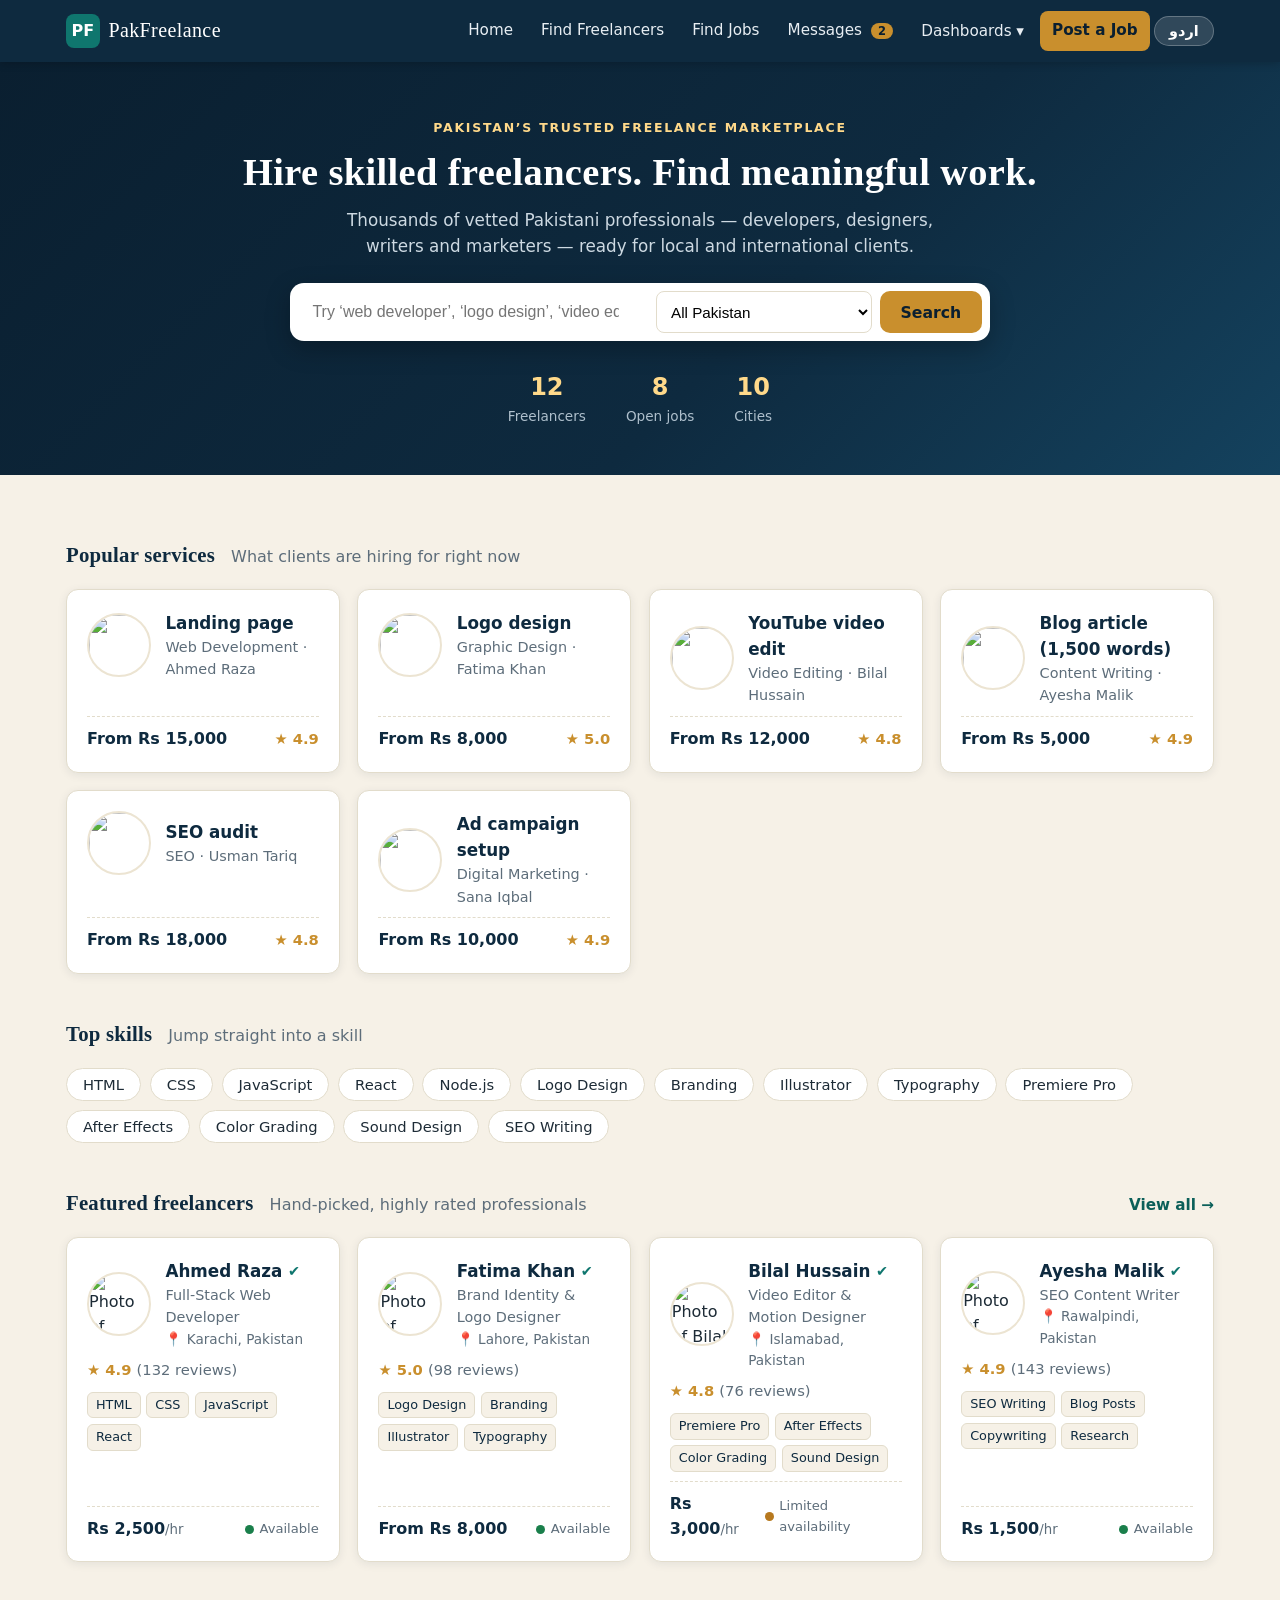
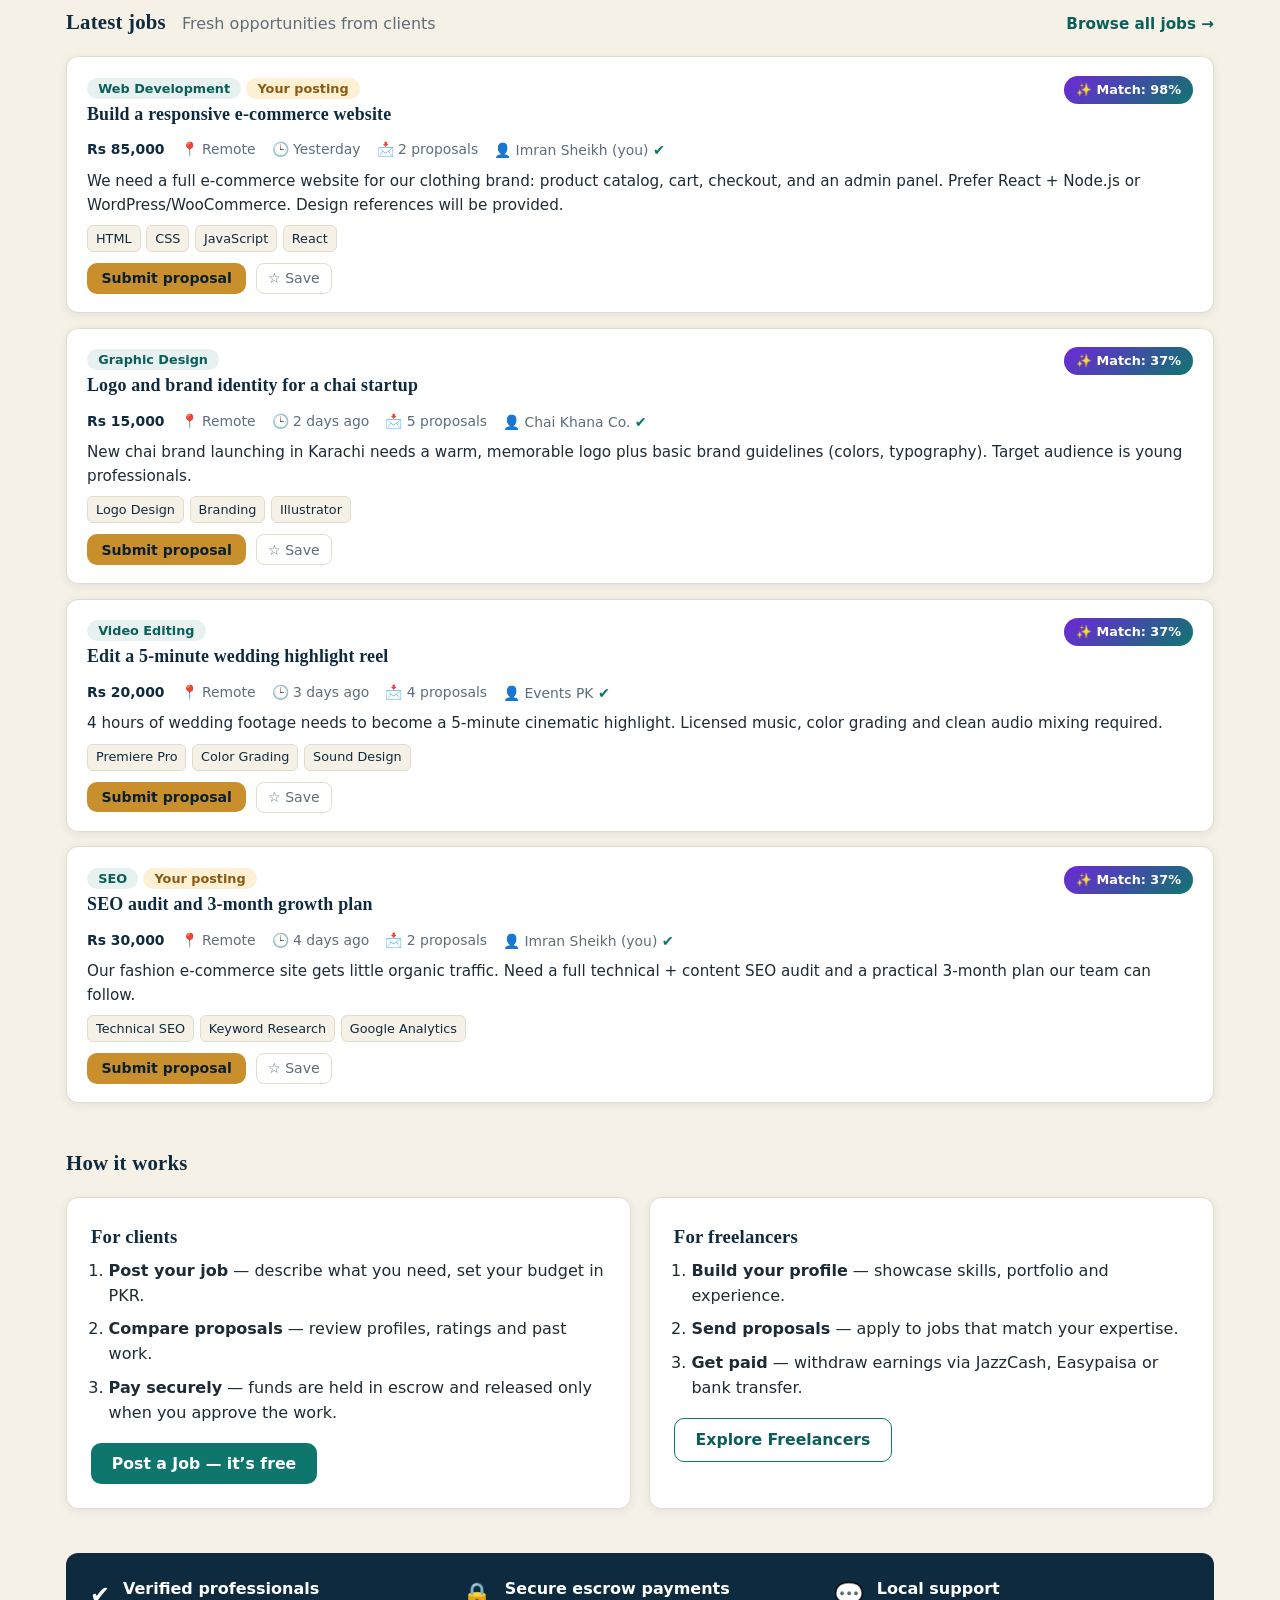
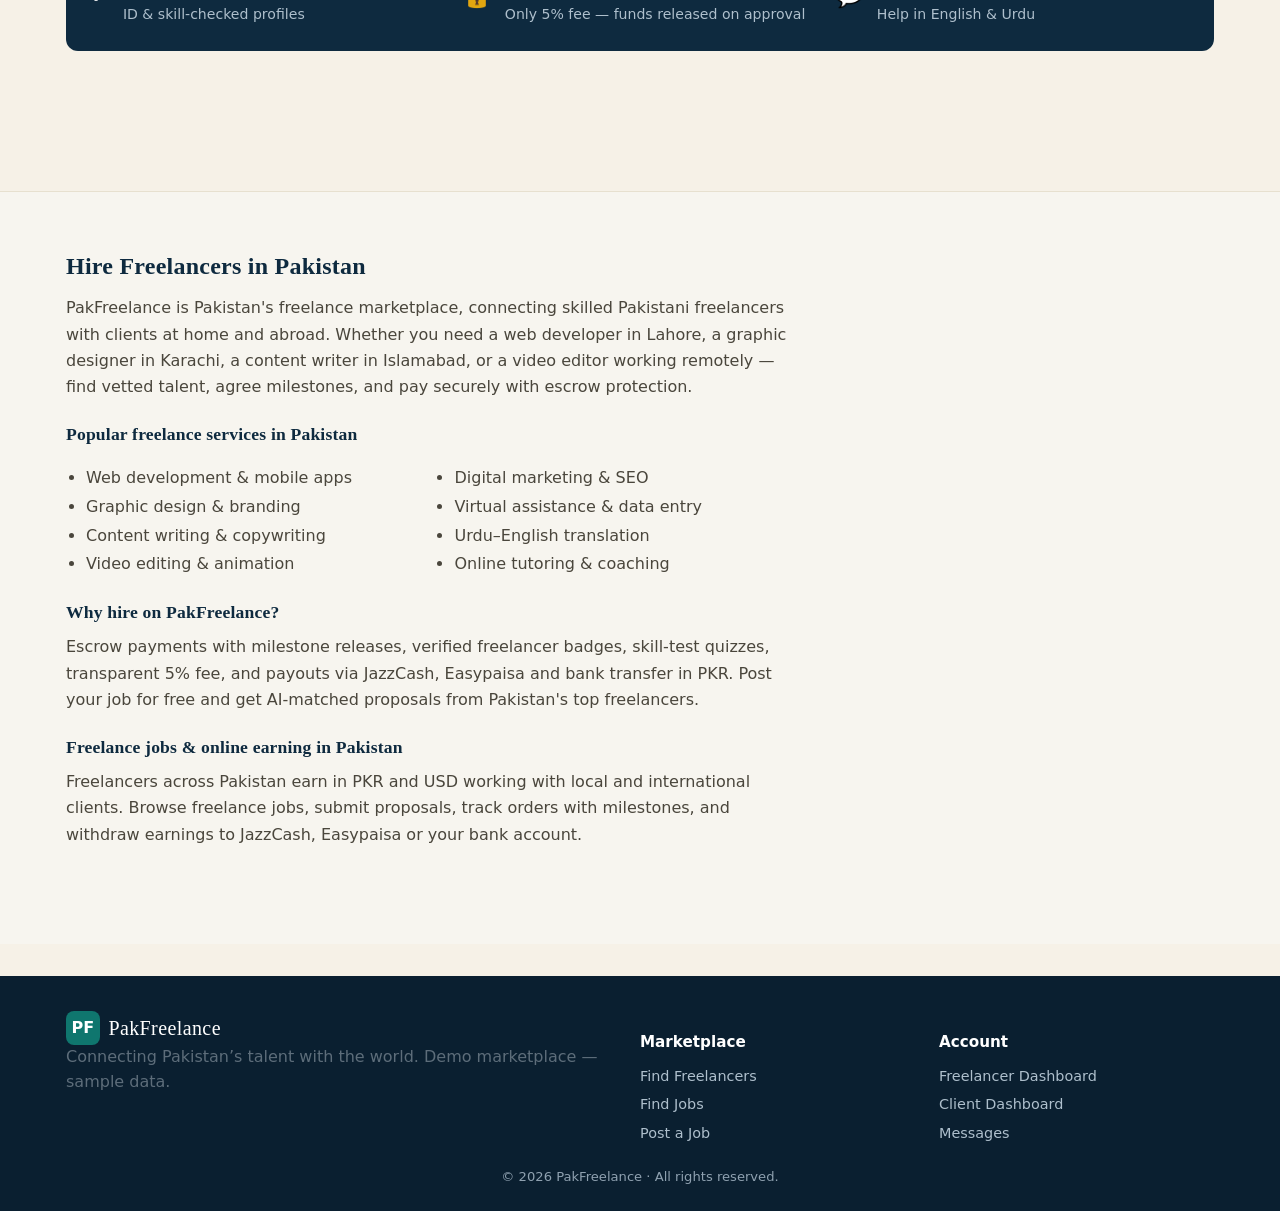
==== commit c1e26ea3: "Remove demo disclaimers; realistic footer copy (EN + Urdu)" ====
--- a/index.html
+++ b/index.html
@@ -468,7 +468,7 @@
   <div class="container footer-grid">
     <div>
       <div class="brand"><span class="brand-mark">PF</span><span class="brand-name">PakFreelance</span></div>
-      <p class="muted" data-i18n="footer_tag">Connecting Pakistan's talent with the world. Demo marketplace — sample data.</p>
+      <p class="muted" data-i18n="footer_tag">Connecting Pakistan's talent with the world.</p>
     </div>
     <div>
       <h4 data-i18n="footer_market">Marketplace</h4>
@@ -483,7 +483,7 @@
       <a href="#" data-view="messages" data-i18n="nav_messages">Messages</a>
     </div>
   </div>
-  <p class="footer-note">© 2026 PakFreelance · All demo data is fictional and for illustration only.</p>
+  <p class="footer-note">© 2026 PakFreelance · All rights reserved.</p>
 </footer>
 
 <!-- Proposal modal -->
@@ -544,7 +544,7 @@
 <div id="payoutBackdrop" class="modal-backdrop" hidden>
   <div class="modal" role="dialog" aria-modal="true" aria-labelledby="payoutTitle">
     <h2 id="payoutTitle">Add payout method</h2>
-    <p class="muted">Demo UI — details are masked and stored only in your browser.</p>
+    <p class="muted">Your details are masked and stored securely in your browser.</p>
     <label>Method
       <select id="poType">
         <option>JazzCash</option>
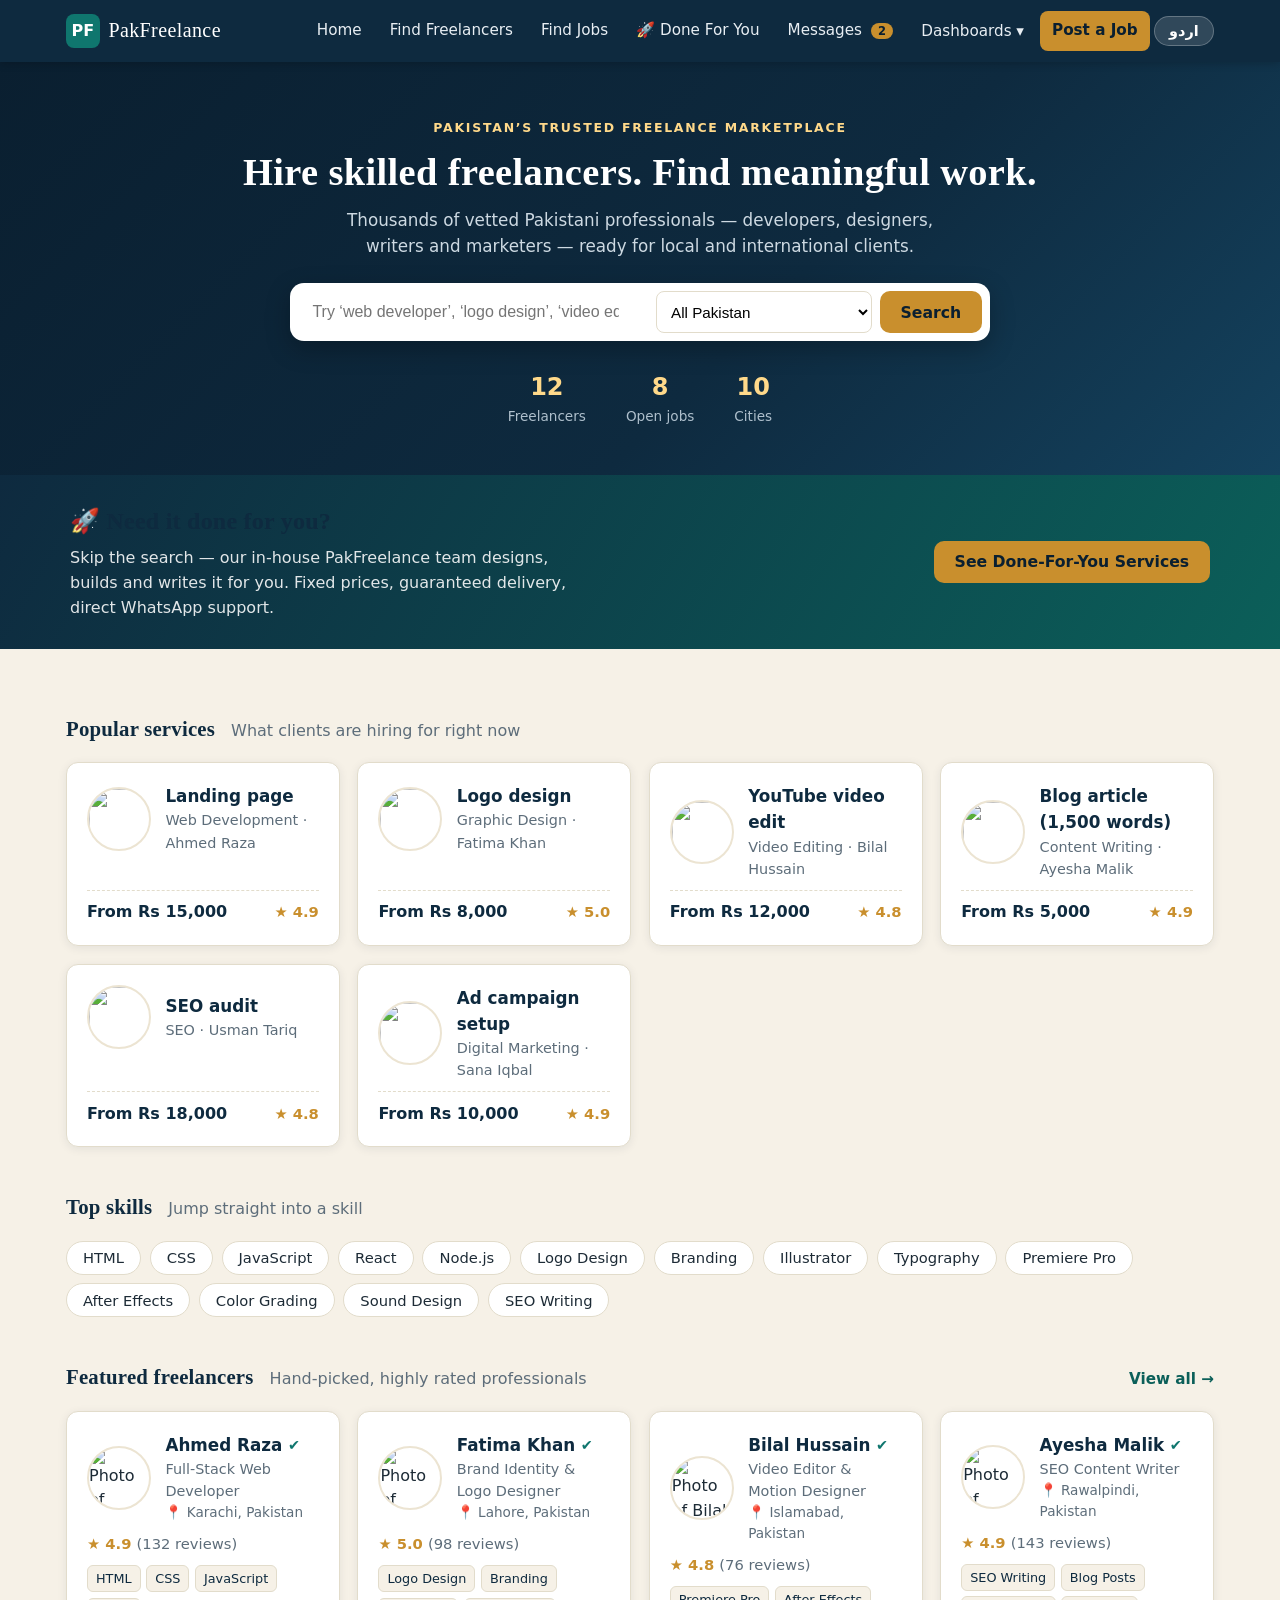
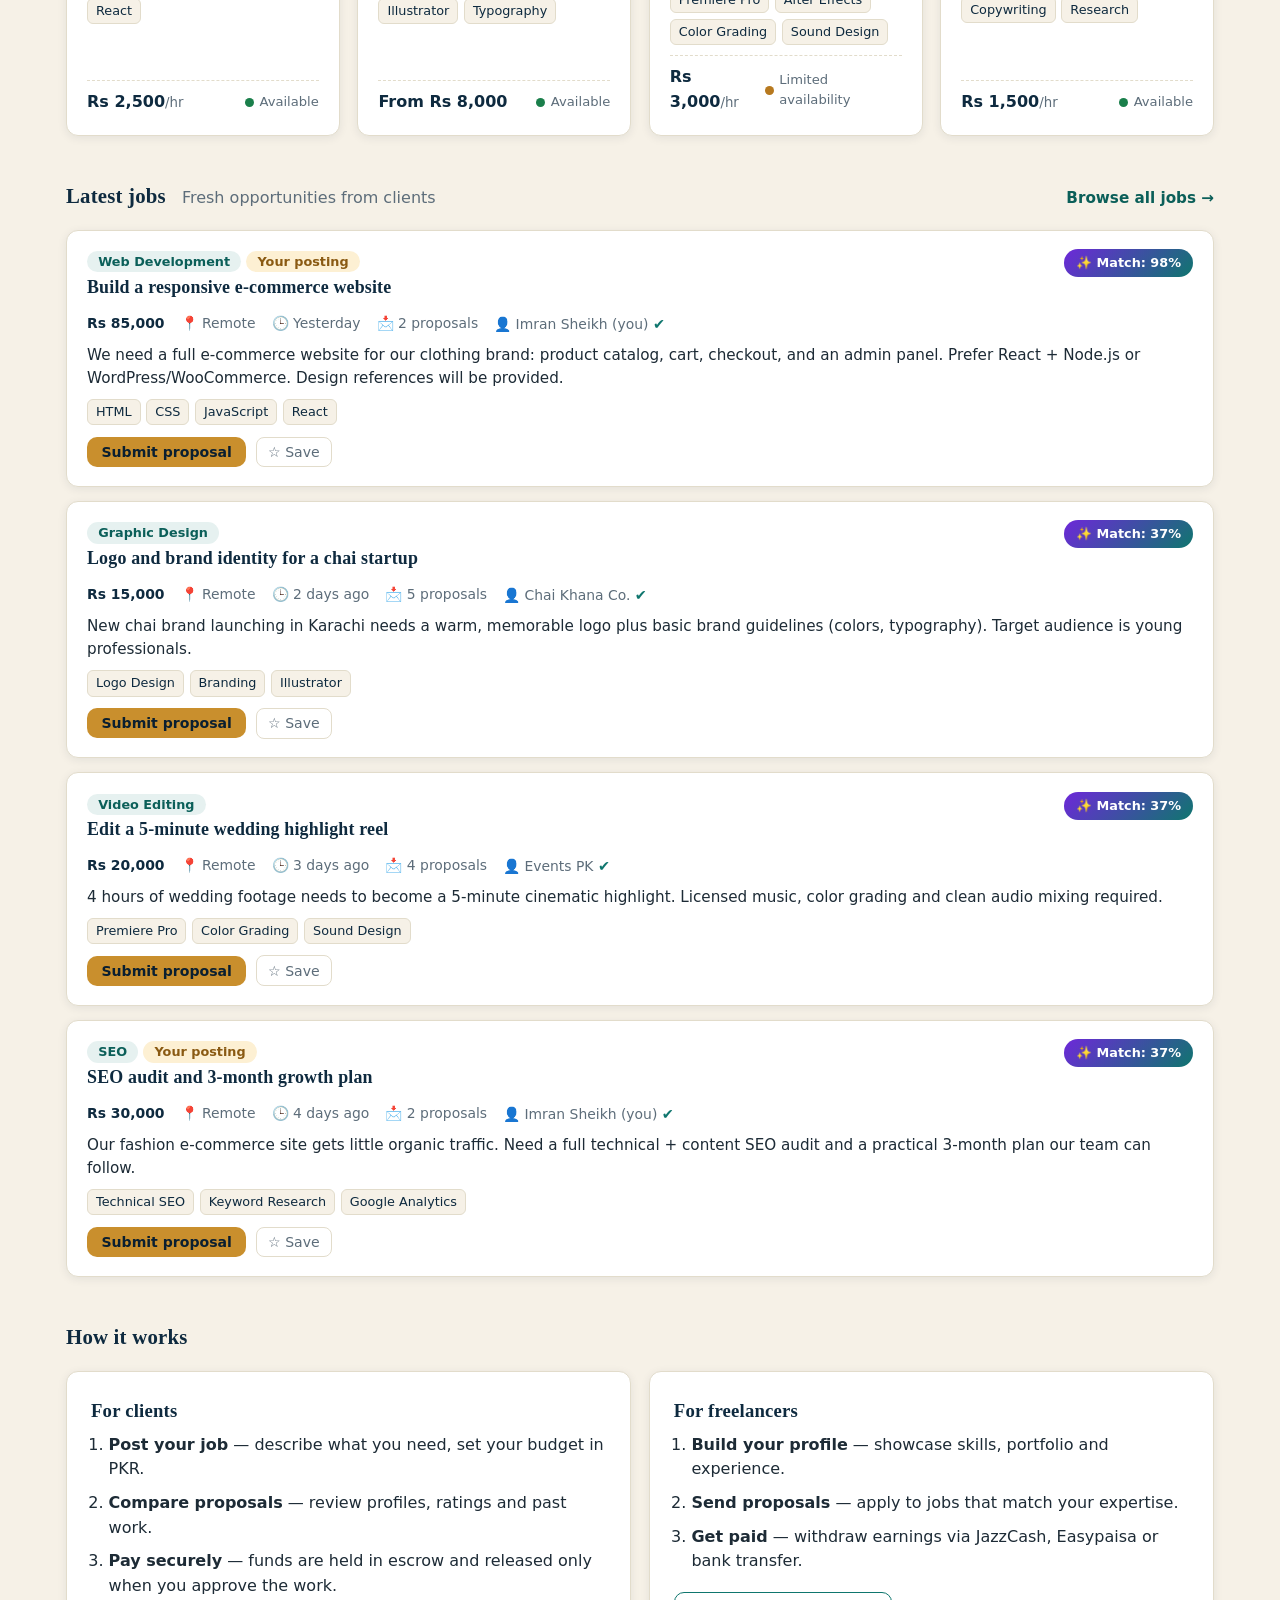
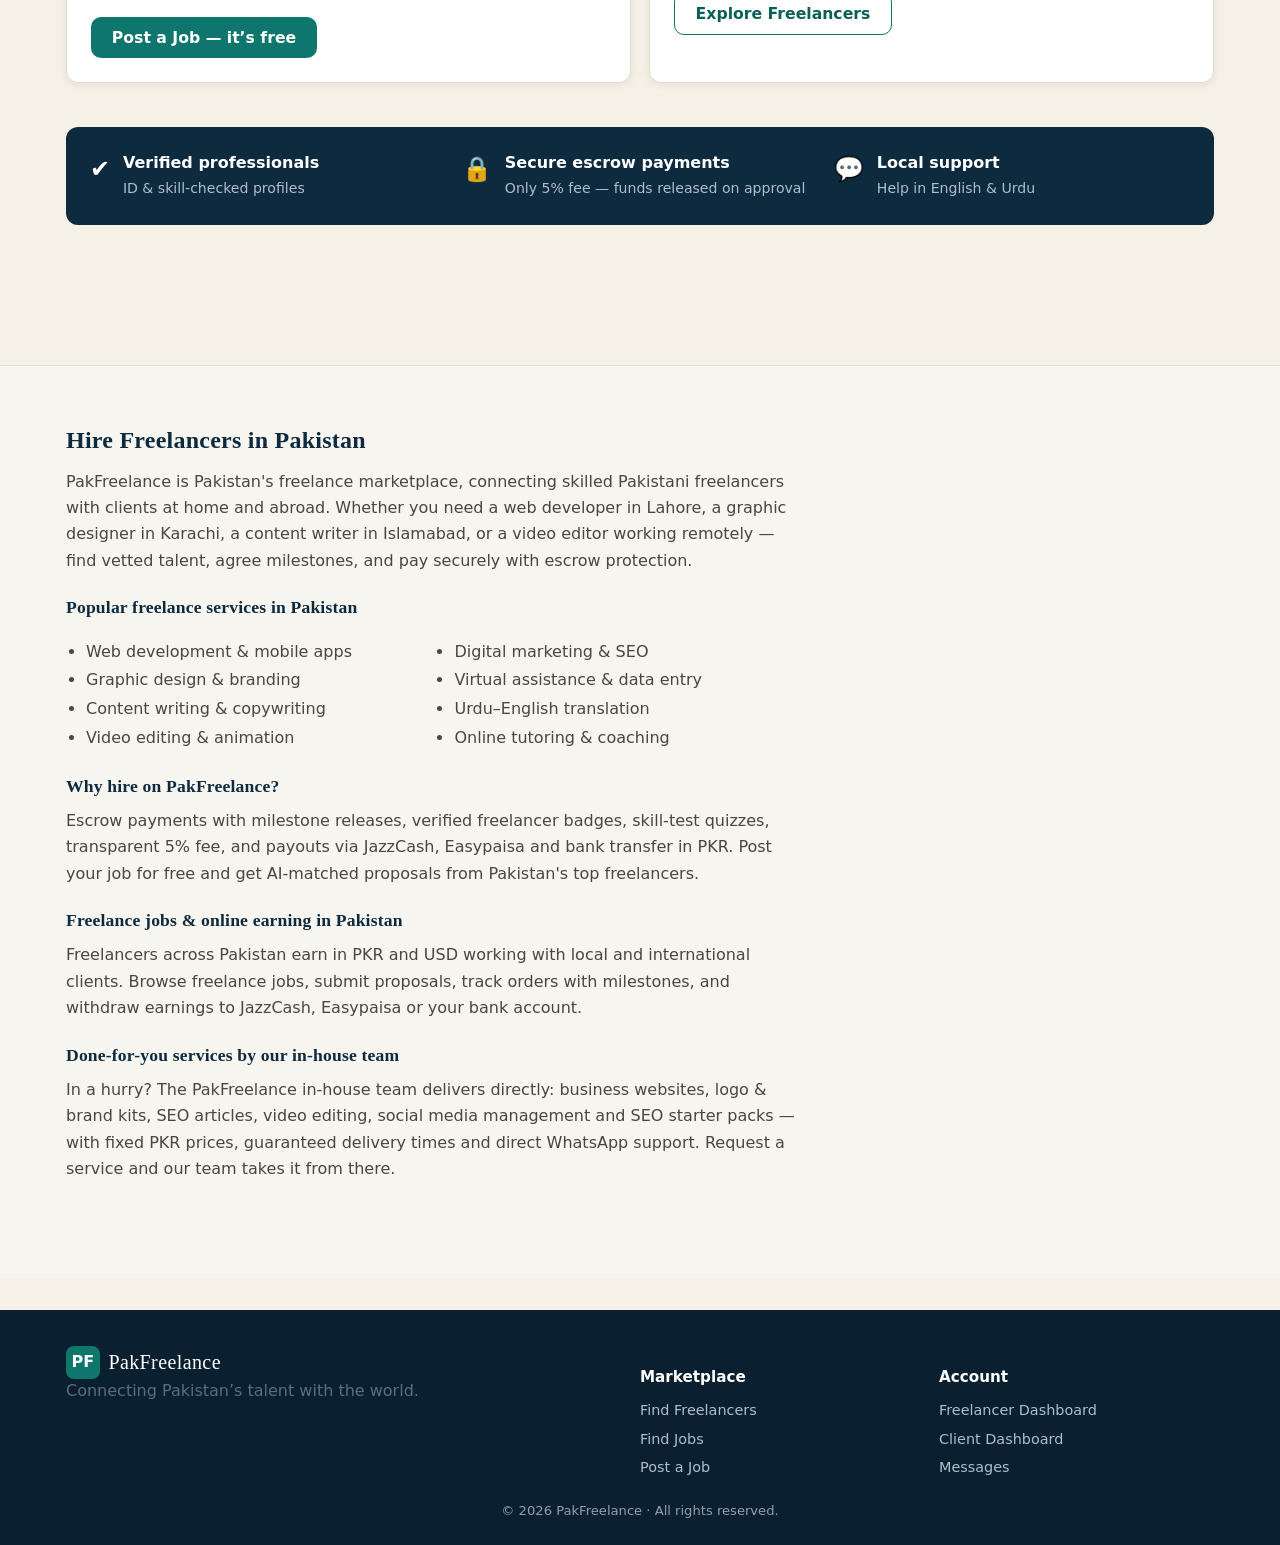
==== commit b0cb9543: "Agency: Done-For-You view, request modal, home banner, SEO copy" ====
--- a/index.html
+++ b/index.html
@@ -51,6 +51,7 @@
       <a href="#" class="nav-link" data-view="home" data-i18n="nav_home">Home</a>
       <a href="#" class="nav-link" data-view="freelancers" data-i18n="nav_freelancers">Find Freelancers</a>
       <a href="#" class="nav-link" data-view="jobs" data-i18n="nav_jobs">Find Jobs</a>
+      <a href="#" class="nav-link" data-view="agency" data-i18n="nav_agency">🚀 Done For You</a>
       <a href="#" class="nav-link" data-view="messages" data-i18n="nav_messages">Messages <span id="navMsgBadge" class="nav-badge" hidden></span></a>
       <div class="nav-dropdown">
         <button id="dashToggle" class="nav-link dash-btn" aria-haspopup="true" aria-expanded="false" data-i18n="nav_dash">Dashboards ▾</button>
@@ -86,6 +87,16 @@
           <div><strong id="statJobs">8</strong><span data-i18n="stat_j">Open jobs</span></div>
           <div><strong id="statCities">10</strong><span data-i18n="stat_c">Cities</span></div>
         </div>
+      </div>
+    </div>
+
+    <div class="agency-banner">
+      <div class="container agency-banner-inner">
+        <div>
+          <h2>🚀 Need it done for you?</h2>
+          <p>Skip the search — our in-house PakFreelance team designs, builds and writes it for you. Fixed prices, guaranteed delivery, direct WhatsApp support.</p>
+        </div>
+        <button class="btn btn-accent btn-lg" data-view="agency">See Done-For-You Services</button>
       </div>
     </div>
 
@@ -440,6 +451,13 @@
     </div>
   </section>
 
+  <!-- ============ DONE FOR YOU (AGENCY) ============ -->
+  <section id="view-agency" class="view">
+    <div class="container">
+      <div id="agencyWrap"></div>
+    </div>
+  </section>
+
 </main>
 
 <section class="seo-section">
@@ -461,6 +479,8 @@
     <p>Escrow payments with milestone releases, verified freelancer badges, skill-test quizzes, transparent 5% fee, and payouts via JazzCash, Easypaisa and bank transfer in PKR. Post your job for free and get AI-matched proposals from Pakistan's top freelancers.</p>
     <h3>Freelance jobs &amp; online earning in Pakistan</h3>
     <p>Freelancers across Pakistan earn in PKR and USD working with local and international clients. Browse freelance jobs, submit proposals, track orders with milestones, and withdraw earnings to JazzCash, Easypaisa or your bank account.</p>
+    <h3>Done-for-you services by our in-house team</h3>
+    <p>In a hurry? The PakFreelance in-house team delivers directly: business websites, logo &amp; brand kits, SEO articles, video editing, social media management and SEO starter packs — with fixed PKR prices, guaranteed delivery times and direct WhatsApp support. Request a service and our team takes it from there.</p>
   </div>
 </section>
 
@@ -589,6 +609,48 @@
   </div>
 </div>
 
+<!-- Agency service request modal -->
+<div id="agencyBackdrop" class="modal-backdrop" hidden>
+  <div class="modal" role="dialog" aria-modal="true" aria-labelledby="agTitle">
+    <h2 id="agTitle">Request this service</h2>
+    <div id="agFormFields">
+    <p class="muted" id="agServiceName"></p>
+    <label>Package
+      <select id="agPackage"></select>
+    </label>
+    <div class="fee-box">
+      <div class="fee-row"><span>Package price</span><strong id="agPrice">–</strong></div>
+      <div class="fee-row"><span>Delivery time</span><strong id="agDays">–</strong></div>
+    </div>
+    <label>Describe what you need
+      <textarea id="agNotes" rows="3" placeholder="Tell our team exactly what you want — pages, style, content, examples…"></textarea>
+    </label>
+    <div class="form-grid">
+      <label>Your name
+        <input id="agName" type="text" placeholder="Full name" />
+      </label>
+      <label>WhatsApp number
+        <input id="agPhone" type="tel" placeholder="03xx xxxxxxx" />
+      </label>
+    </div>
+    <p class="muted" style="font-size:0.85rem;">Our in-house team replies on WhatsApp within a few hours. Pay only after we confirm your requirements — via JazzCash, Easypaisa or bank transfer.</p>
+    <div class="modal-actions">
+      <button id="agCancel" class="btn btn-outline">Cancel</button>
+      <button id="agSubmit" class="btn btn-accent">Send Request</button>
+    </div>
+    </div>
+    <div id="agSuccess" hidden>
+      <p style="font-size:2.4rem;text-align:center;">🎉</p>
+      <h3 style="text-align:center;">Request received!</h3>
+      <p class="muted" style="text-align:center;">Our team will confirm your requirements on WhatsApp. Tap below to start the chat now — it opens with your request details pre-filled.</p>
+      <div class="modal-actions" style="justify-content:center;">
+        <a id="agWaLink" class="btn btn-accent" href="#" target="_blank" rel="noopener">💬 Chat on WhatsApp</a>
+        <button id="agTrack" class="btn btn-outline">Track my request</button>
+      </div>
+    </div>
+  </div>
+</div>
+
 <div id="toast" class="toast" role="status" aria-live="polite" hidden></div>
 
 <script src="app.js"></script>
--- a/styles.css
+++ b/styles.css
@@ -621,3 +621,32 @@
 .seo-section p { color: #4a463c; line-height: 1.65; max-width: 72ch; }
 .seo-links { columns: 2; gap: 24px; max-width: 72ch; padding-left: 20px; color: #4a463c; line-height: 1.8; }
 @media (max-width: 560px) { .seo-links { columns: 1; } }
+
+/* ============ Done For You (agency) ============ */
+.agency-banner { background: linear-gradient(120deg, var(--navy) 0%, var(--teal-dark) 100%); color: #fff; margin: 0; }
+.agency-banner-inner { display: flex; align-items: center; justify-content: space-between; gap: 1.5rem; padding: 28px 20px; flex-wrap: wrap; }
+.agency-banner h2 { margin: 0 0 6px; font-size: 1.5rem; }
+.agency-banner p { margin: 0; opacity: 0.88; max-width: 52ch; }
+.agency-hero { text-align: center; padding: 40px 0 8px; }
+.agency-hero h1 { font-size: 2.2rem; margin: 6px 0 10px; }
+.agency-sub { max-width: 62ch; margin: 0 auto; color: var(--muted); font-size: 1.05rem; }
+.agency-steps { display: grid; grid-template-columns: repeat(3, 1fr); gap: 1rem; margin: 28px auto; max-width: 760px; }
+.agency-steps > div { display: flex; gap: 0.8rem; align-items: flex-start; background: var(--card); border: 1px solid var(--line); border-radius: 12px; padding: 14px; text-align: left; }
+.step-n { flex: none; width: 34px; height: 34px; border-radius: 50%; background: var(--teal); color: #fff; display: flex; align-items: center; justify-content: center; font-weight: 700; }
+.agency-steps small { color: var(--muted); }
+.agency-grid { display: grid; grid-template-columns: repeat(auto-fill, minmax(320px, 1fr)); gap: 1.2rem; margin: 20px 0 32px; }
+.agency-card { background: var(--card); border: 1px solid var(--line); border-radius: 14px; padding: 20px; display: flex; flex-direction: column; gap: 14px; box-shadow: 0 2px 10px rgba(14,42,63,0.06); }
+.agency-card-head { display: flex; gap: 0.9rem; align-items: flex-start; }
+.agency-emoji { font-size: 2rem; line-height: 1; }
+.agency-card-head h3 { margin: 0 0 4px; font-size: 1.15rem; }
+.agency-card-head p { margin: 0; font-size: 0.9rem; }
+.pkg-pills { display: flex; gap: 0.5rem; }
+.pkg-pill { flex: 1; border: 1.5px solid var(--line); background: var(--sand); border-radius: 9px; padding: 8px 4px; font-weight: 600; font-size: 0.88rem; cursor: pointer; color: var(--ink); }
+.pkg-pill.active { border-color: var(--teal); background: #e2f2ee; color: var(--teal-dark); }
+.pkg-features { list-style: none; margin: 0; padding: 0; display: grid; gap: 6px; font-size: 0.92rem; color: #33424e; }
+.agency-card-foot { margin-top: auto; display: flex; align-items: center; justify-content: space-between; gap: 1rem; border-top: 1px solid var(--line); padding-top: 14px; }
+.agency-price { font-size: 1.35rem; font-weight: 800; color: var(--navy); }
+.agency-team { margin-bottom: 48px; }
+.agency-team h2 { margin-top: 0; }
+.status-requested { background: #fff4d6; color: #8a6d00; }
+@media (max-width: 640px) { .agency-steps { grid-template-columns: 1fr; } }
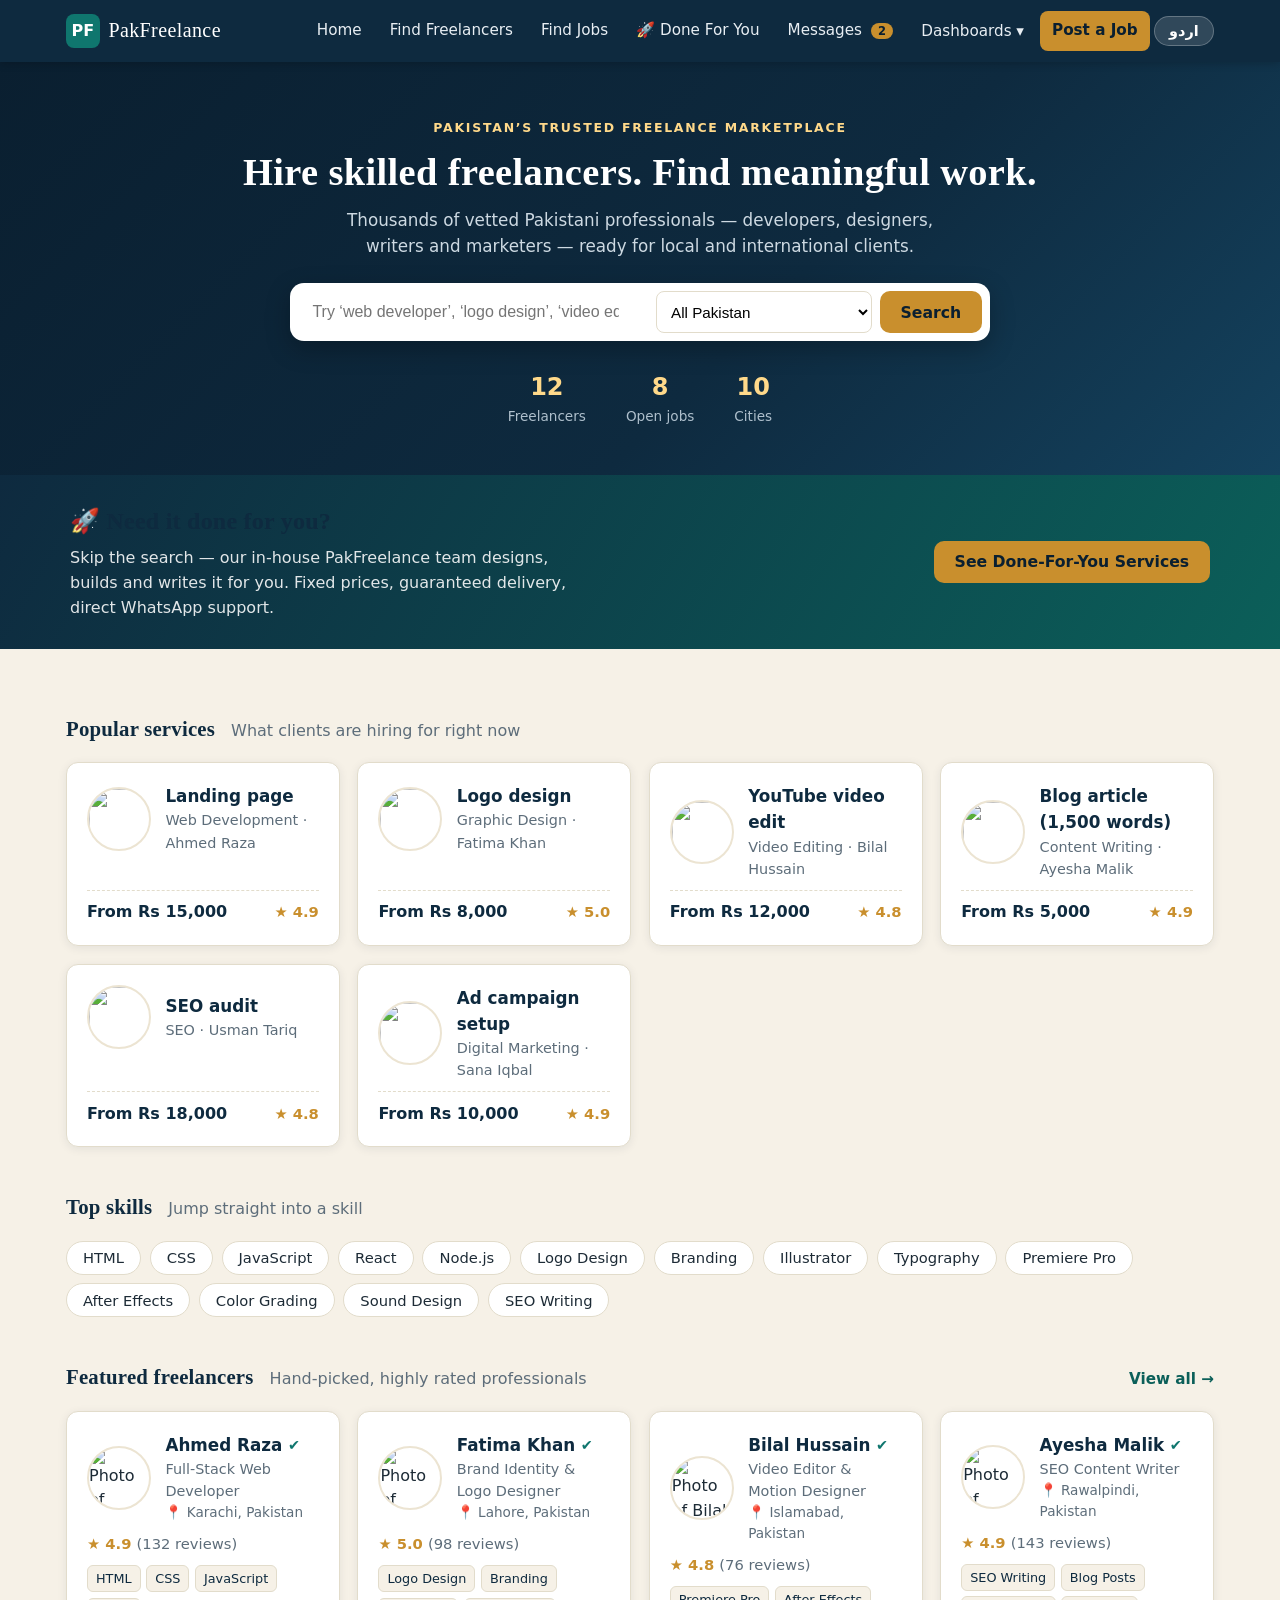
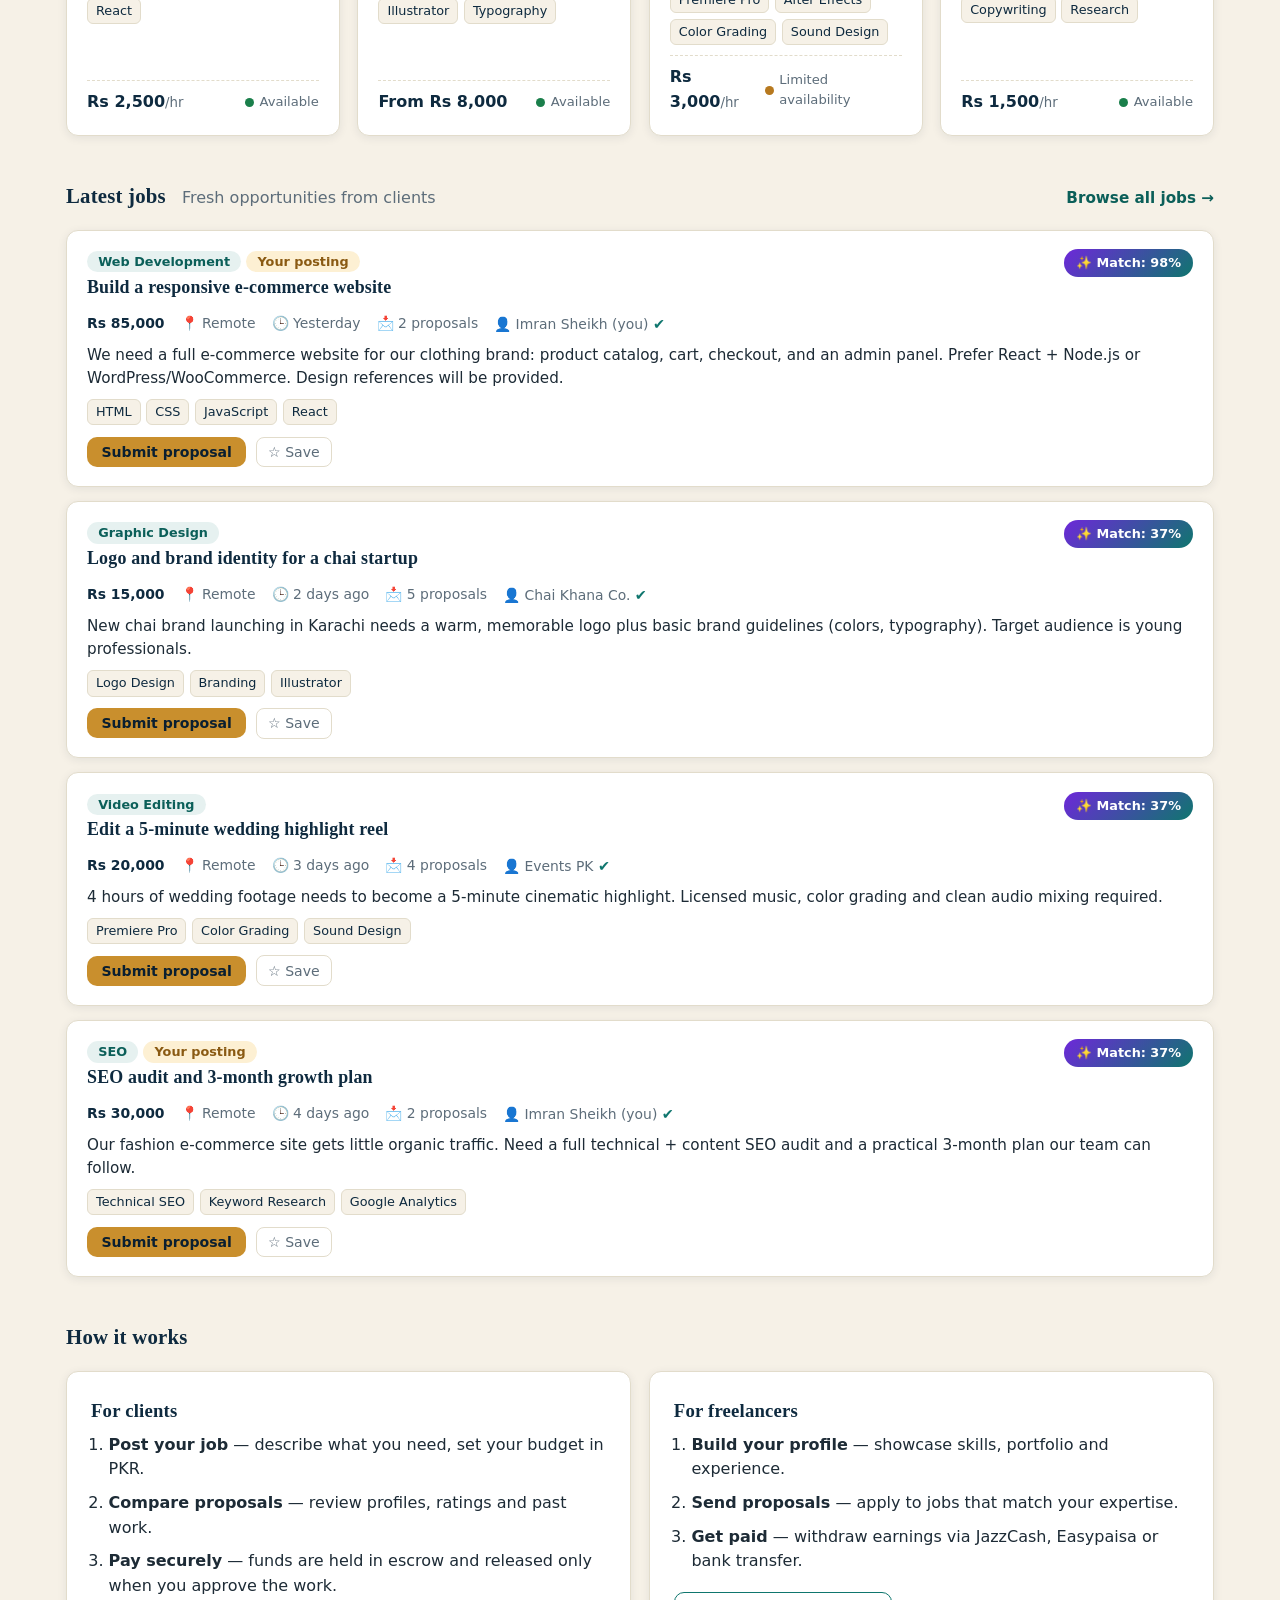
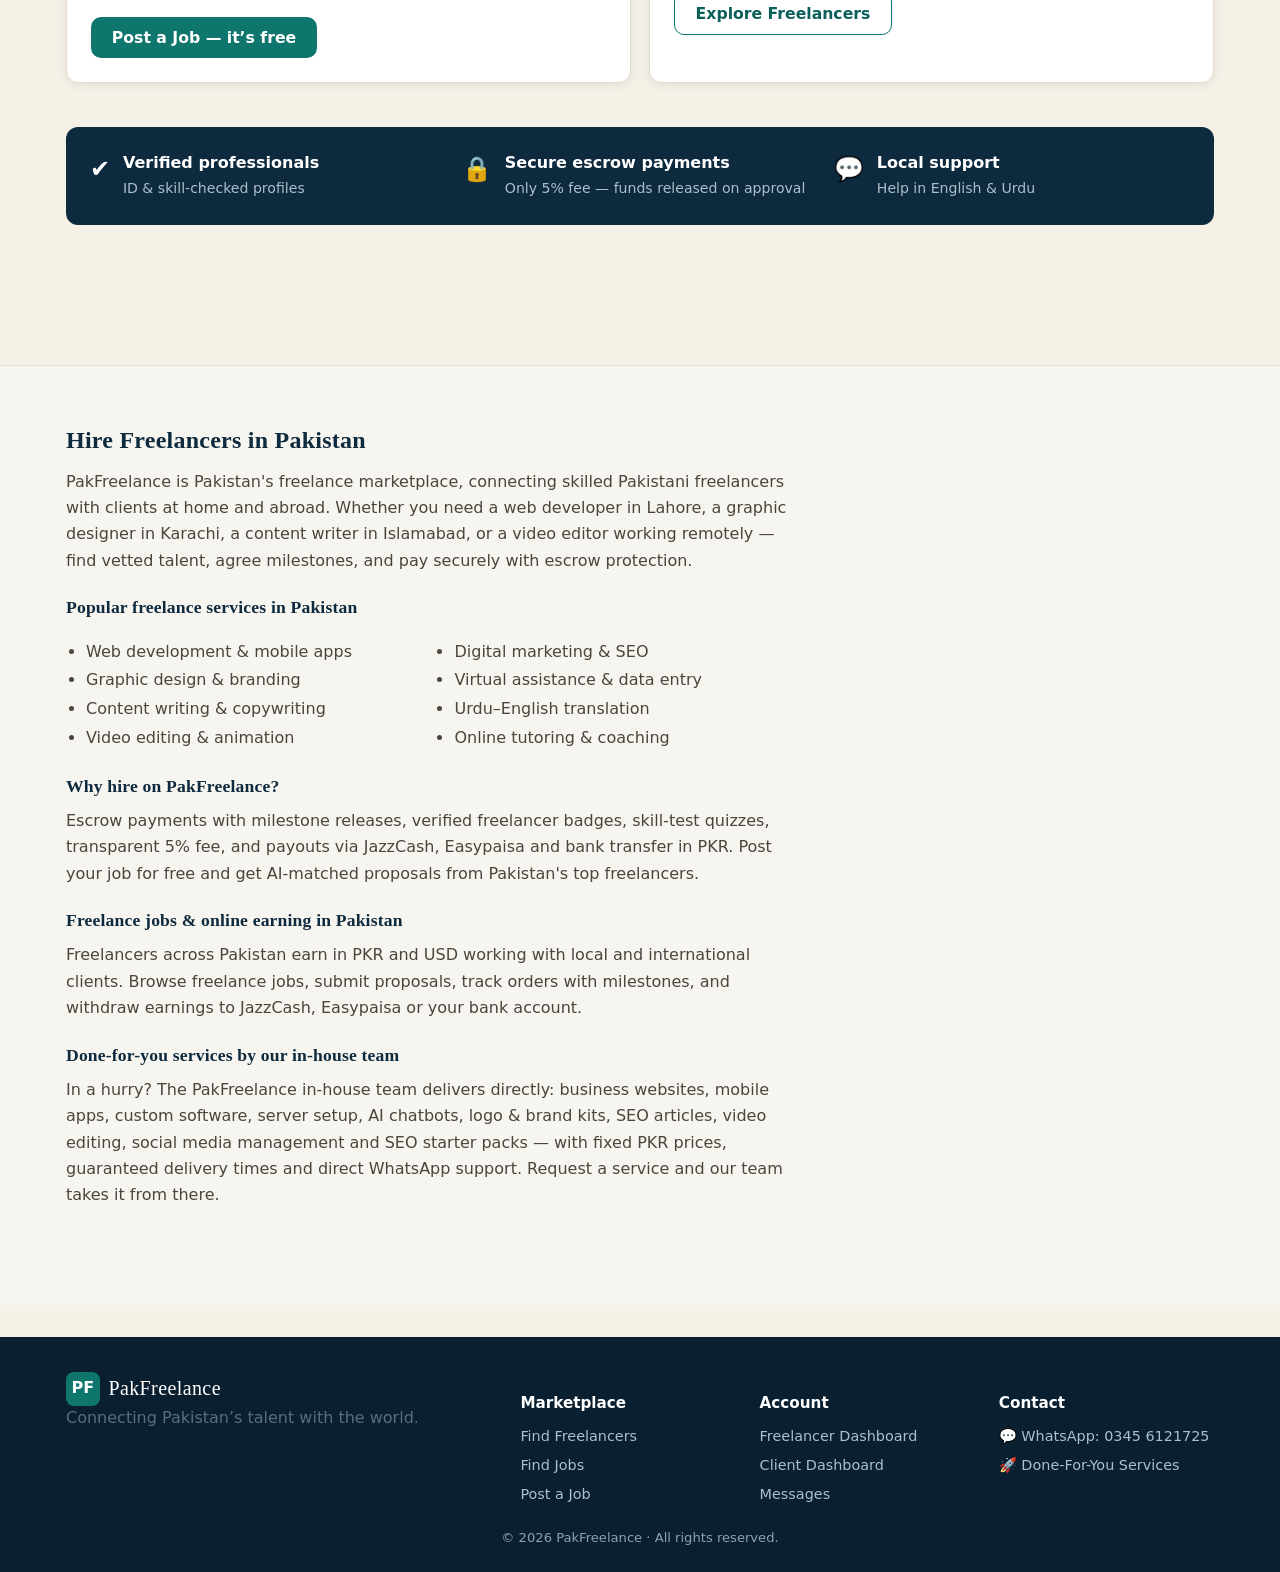
==== commit 46add69a: "PakFreelance: homepage in-house services copy + footer/agency styles" ====
--- a/index.html
+++ b/index.html
@@ -480,7 +480,7 @@
     <h3>Freelance jobs &amp; online earning in Pakistan</h3>
     <p>Freelancers across Pakistan earn in PKR and USD working with local and international clients. Browse freelance jobs, submit proposals, track orders with milestones, and withdraw earnings to JazzCash, Easypaisa or your bank account.</p>
     <h3>Done-for-you services by our in-house team</h3>
-    <p>In a hurry? The PakFreelance in-house team delivers directly: business websites, logo &amp; brand kits, SEO articles, video editing, social media management and SEO starter packs — with fixed PKR prices, guaranteed delivery times and direct WhatsApp support. Request a service and our team takes it from there.</p>
+    <p>In a hurry? The PakFreelance in-house team delivers directly: business websites, mobile apps, custom software, server setup, AI chatbots, logo &amp; brand kits, SEO articles, video editing, social media management and SEO starter packs — with fixed PKR prices, guaranteed delivery times and direct WhatsApp support. Request a service and our team takes it from there.</p>
   </div>
 </section>
 
@@ -501,6 +501,12 @@
       <a href="#" data-view="dash-f" data-i18n="nav_dash_f">Freelancer Dashboard</a>
       <a href="#" data-view="dash-c" data-i18n="nav_dash_c">Client Dashboard</a>
       <a href="#" data-view="messages" data-i18n="nav_messages">Messages</a>
+    </div>
+    <div>
+      <h4>Contact</h4>
+      <a href="https://wa.me/923456121725" target="_blank" rel="noopener">💬 WhatsApp: 0345 6121725</a>
+      <a id="footerEmail" href="#">📧 Email us</a>
+      <a href="#" data-view="agency">🚀 Done-For-You Services</a>
     </div>
   </div>
   <p class="footer-note">© 2026 PakFreelance · All rights reserved.</p>
@@ -643,8 +649,9 @@
       <p style="font-size:2.4rem;text-align:center;">🎉</p>
       <h3 style="text-align:center;">Request received!</h3>
       <p class="muted" style="text-align:center;">Our team will confirm your requirements on WhatsApp. Tap below to start the chat now — it opens with your request details pre-filled.</p>
-      <div class="modal-actions" style="justify-content:center;">
+      <div class="modal-actions" style="justify-content:center;flex-direction:column;align-items:stretch;">
         <a id="agWaLink" class="btn btn-accent" href="#" target="_blank" rel="noopener">💬 Chat on WhatsApp</a>
+        <a id="agEmailLink" class="btn btn-outline" href="#">📧 Email us instead</a>
         <button id="agTrack" class="btn btn-outline">Track my request</button>
       </div>
     </div>
--- a/styles.css
+++ b/styles.css
@@ -440,7 +440,7 @@
 
 /* ---------- Footer ---------- */
 .site-footer { background: var(--navy-deep); color: #cdd9e2; margin-top: 2rem; }
-.footer-grid { display: grid; grid-template-columns: 2fr 1fr 1fr; gap: 1.5rem; padding: 2.2rem 1rem 1rem !important; }
+.footer-grid { display: grid; grid-template-columns: 2fr 1fr 1fr 1fr; gap: 1.5rem; padding: 2.2rem 1rem 1rem !important; }
 .footer-grid h4 { color: #fff; font-family: var(--font); margin-bottom: 0.6rem; font-size: 0.95rem; }
 .footer-grid a { display: block; color: #aebfcc; text-decoration: none; font-size: 0.9rem; margin-bottom: 0.4rem; }
 .footer-grid a:hover { color: #fff; }
@@ -650,3 +650,6 @@
 .agency-team h2 { margin-top: 0; }
 .status-requested { background: #fff4d6; color: #8a6d00; }
 @media (max-width: 640px) { .agency-steps { grid-template-columns: 1fr; } }
+
+/* ============ Agency contact ============ */
+.agency-contact { display: flex; gap: 0.7rem; flex-wrap: wrap; margin: 16px 0; }
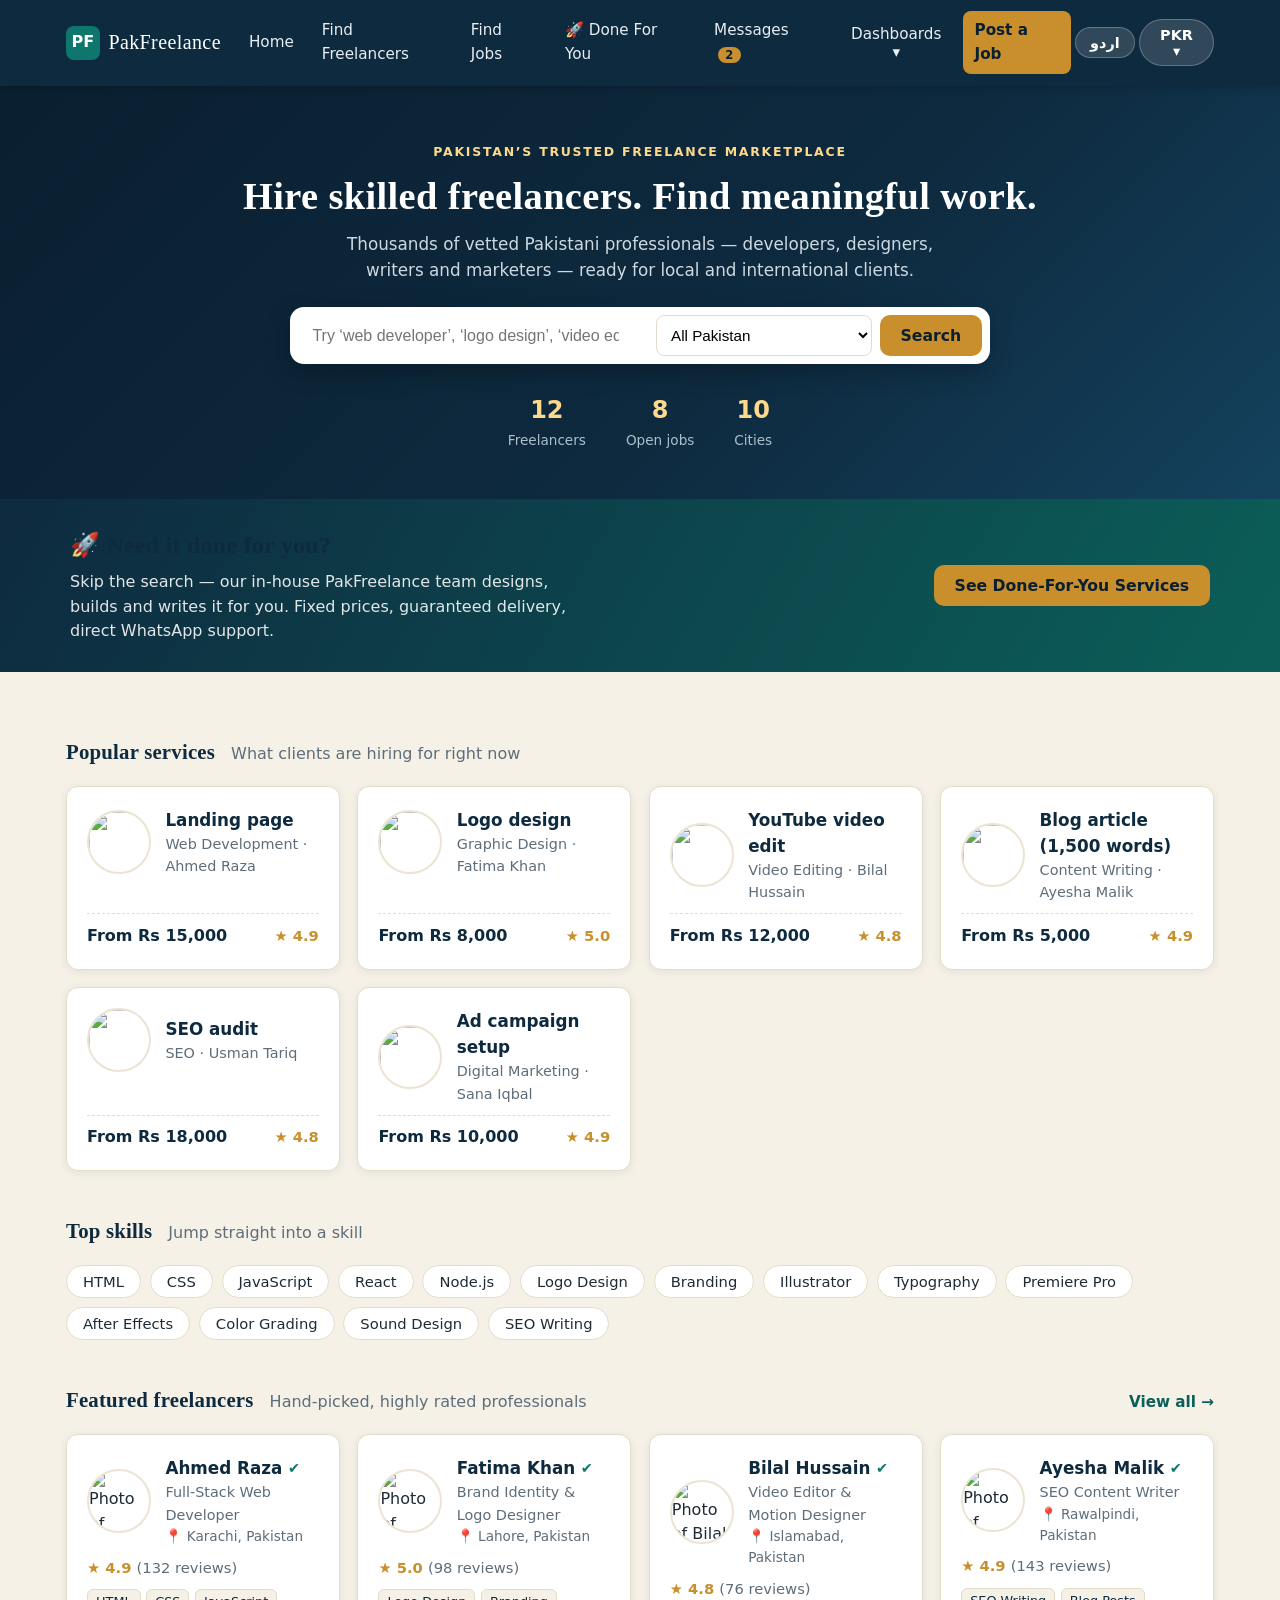
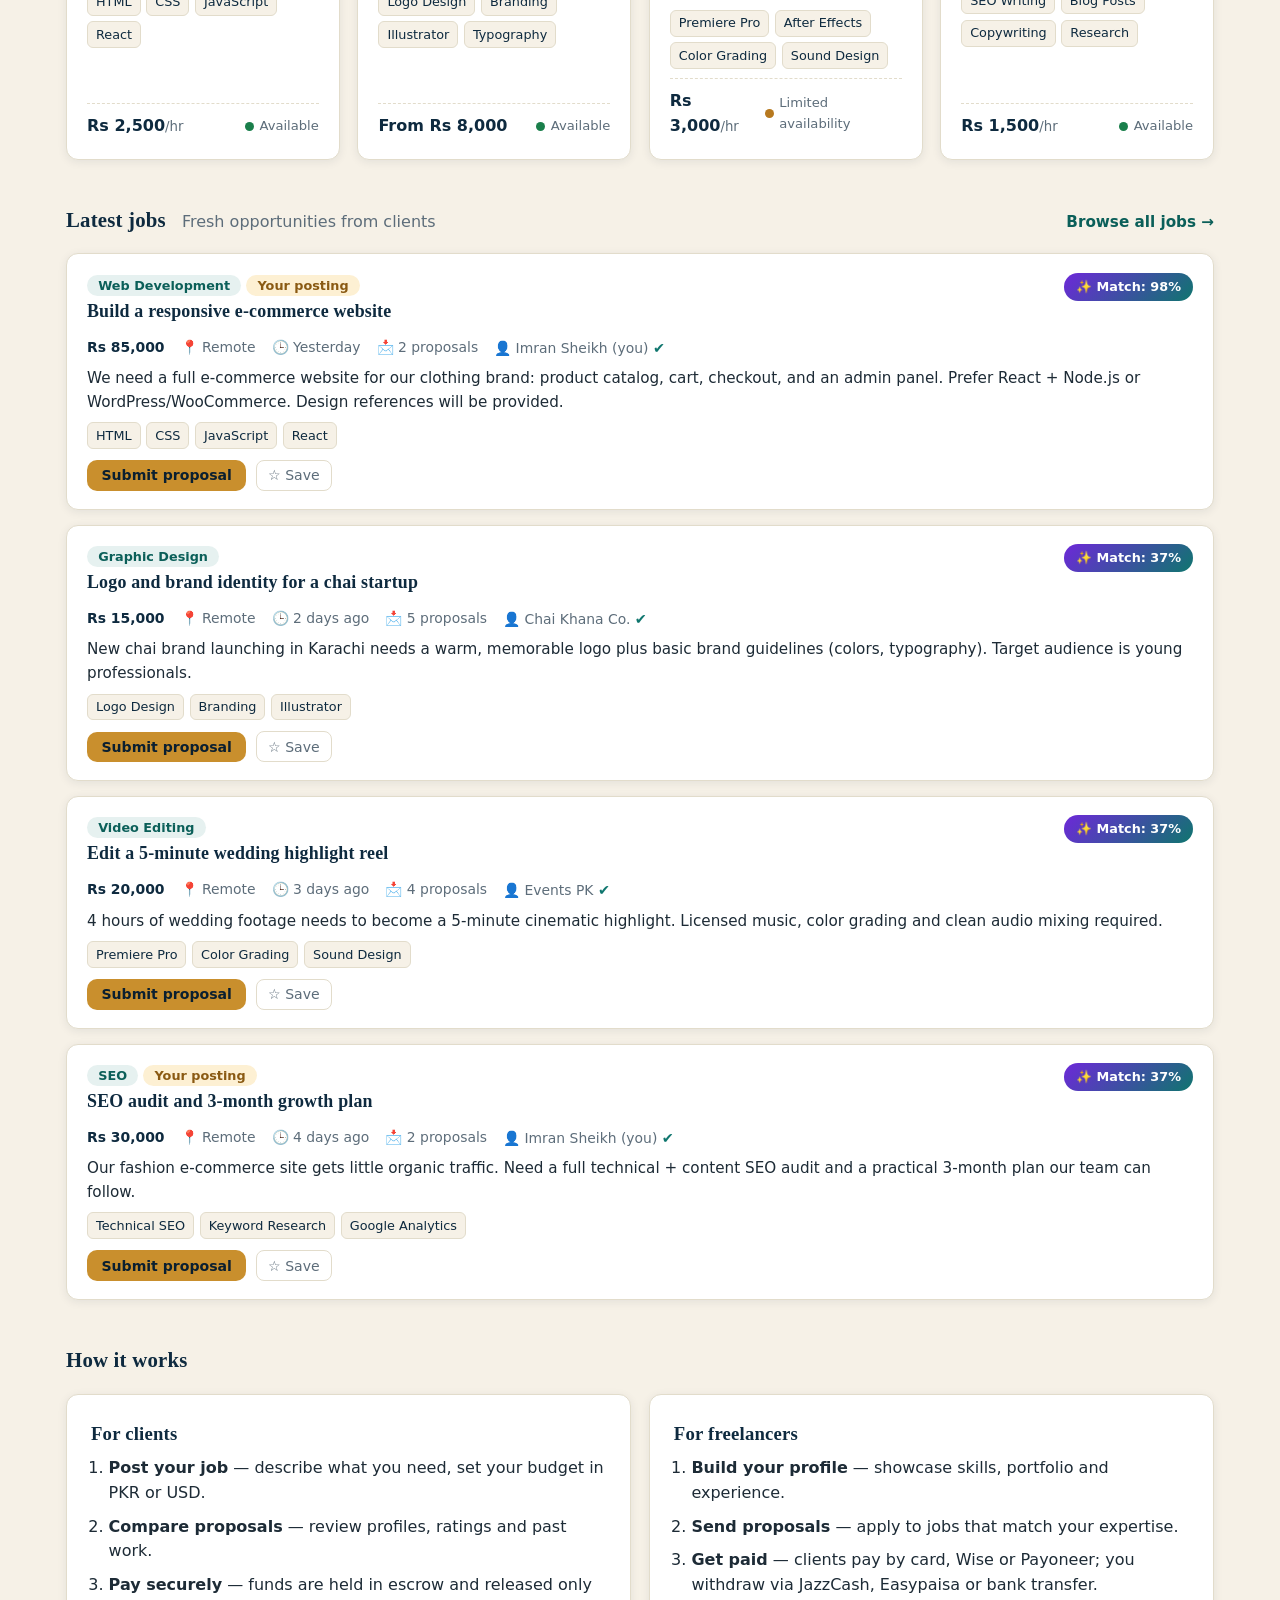
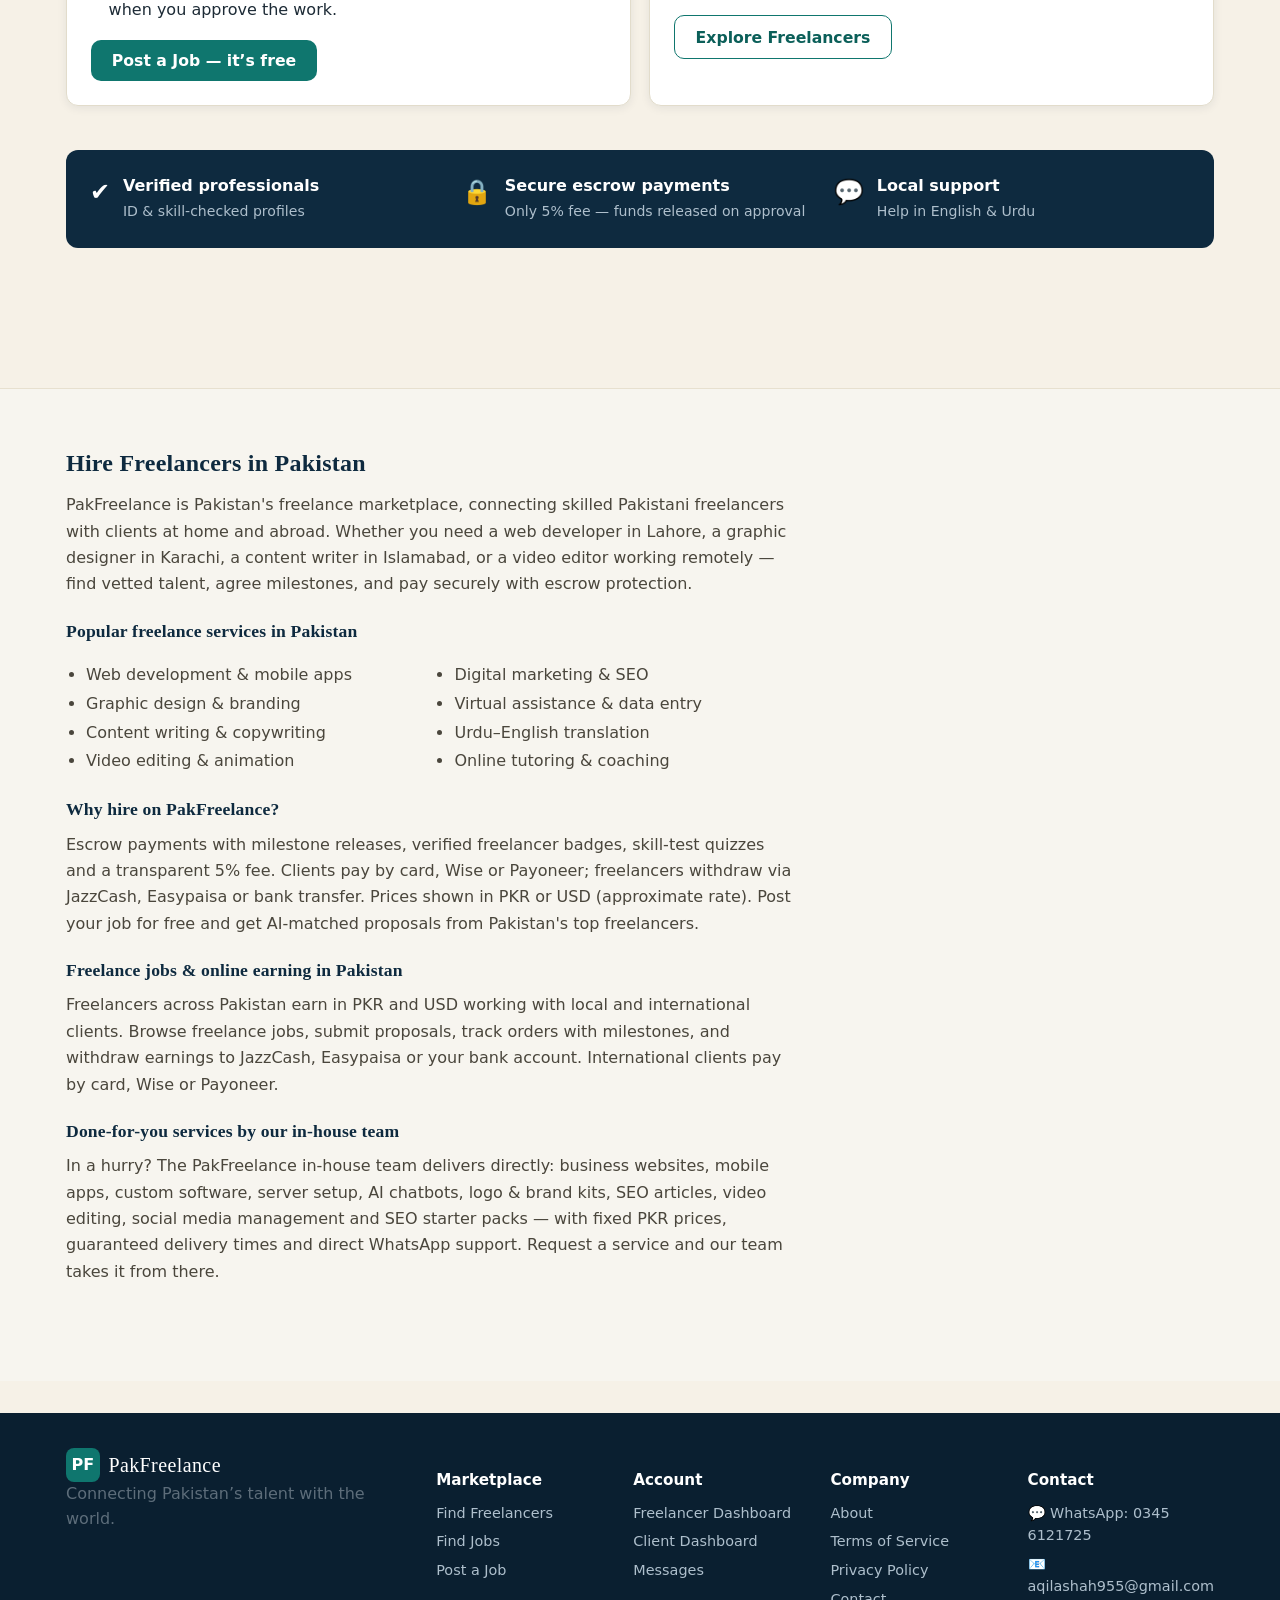
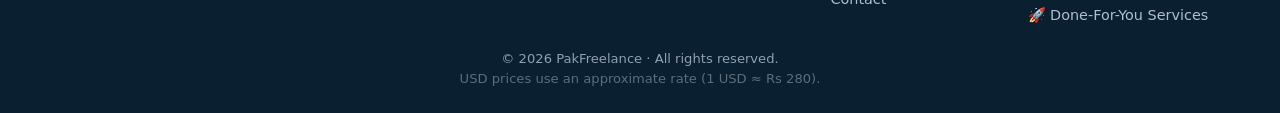
==== commit 2733806d: "Tier-1 upgrade: currency toggle in header, payout options (card/Wise/Payoneer), footer Company links" ====
--- a/index.html
+++ b/index.html
@@ -4,7 +4,7 @@
 <meta charset="UTF-8" />
 <meta name="viewport" content="width=device-width, initial-scale=1.0" />
 <title>PakFreelance — Hire Freelancers in Pakistan | Web, Design, Writing, Marketing</title>
-<meta name="description" content="PakFreelance is Pakistan's freelance marketplace. Hire vetted Pakistani freelancers — web developers, graphic designers, content writers, video editors, digital marketers — with JazzCash/Easypaisa payouts and escrow protection. Post a job free." />
+<meta name="description" content="PakFreelance is Pakistan's freelance marketplace. Hire vetted Pakistani freelancers for web, design, writing and video. Clients pay by card, Wise or Payoneer; freelancers withdraw via JazzCash/Easypaisa. Escrow protection, 5% fee. Prices in PKR or USD." />
 <meta name="keywords" content="hire freelancers Pakistan, Pakistani freelancers, freelance marketplace Pakistan, freelance jobs Pakistan, online earning Pakistan, hire web developer Pakistan, hire graphic designer Pakistan, content writers Pakistan, video editors Pakistan, digital marketing Pakistan, SEO experts Pakistan, virtual assistants Pakistan, Urdu translators, JazzCash freelancer payments, Easypaisa payouts" />
 <meta name="robots" content="index, follow" />
 <meta name="author" content="PakFreelance" />
@@ -12,7 +12,7 @@
 <meta property="og:type" content="website" />
 <meta property="og:site_name" content="PakFreelance" />
 <meta property="og:title" content="PakFreelance — Hire Freelancers in Pakistan" />
-<meta property="og:description" content="Pakistan's freelance marketplace: hire vetted freelancers for web, design, writing, video & marketing. Escrow protection, JazzCash/Easypaisa payouts." />
+<meta property="og:description" content="Pakistan's freelance marketplace: hire vetted freelancers for web, design, writing, video & marketing. Clients pay by card, Wise or Payoneer; freelancers withdraw via JazzCash/Easypaisa. Escrow protection, 5% fee." />
 <meta property="og:url" content="https://aqilashah955-cloud.github.io/PakFreelance/" />
 <meta name="twitter:card" content="summary" />
 <meta name="twitter:title" content="PakFreelance — Hire Freelancers in Pakistan" />
@@ -27,7 +27,7 @@
 <script type="application/ld+json">
 {"@context":"https://schema.org","@type":"Organization","name":"PakFreelance",
  "url":"https://aqilashah955-cloud.github.io/PakFreelance/",
- "description":"Freelance marketplace for Pakistani freelancers with escrow payments via JazzCash, Easypaisa and bank transfer."}
+ "description":"Freelance marketplace for Pakistani freelancers. Clients pay by card, Wise or Payoneer; freelancers withdraw via JazzCash, Easypaisa or bank transfer. Escrow protection, 5% fee."}
 </script>
 <link rel="stylesheet" href="styles.css" />
 </head>
@@ -35,7 +35,7 @@
 
 <noscript><div style="padding:2rem;max-width:60ch;margin:auto;font-family:sans-serif">
 <h1>PakFreelance — Hire Freelancers in Pakistan</h1>
-<p>PakFreelance is Pakistan's freelance marketplace. Hire Pakistani freelancers for web development, graphic design, content writing, video editing, digital marketing and more — with escrow protection and JazzCash/Easypaisa payouts. Please enable JavaScript to use the full marketplace.</p>
+<p>PakFreelance is Pakistan's freelance marketplace. Hire Pakistani freelancers for web development, graphic design, content writing, video editing, digital marketing and more — with escrow protection. Clients pay by card, Wise or Payoneer; freelancers withdraw via JazzCash/Easypaisa. Please enable JavaScript to use the full marketplace.</p>
 </div></noscript>
 
 <header class="site-header">
@@ -62,6 +62,7 @@
       </div>
       <a href="#" class="nav-link btn-primary-sm" data-view="post-job" data-i18n="nav_post">Post a Job</a>
       <button id="langToggle" class="lang-btn" aria-label="Switch language">اردو</button>
+      <button id="fxToggle" class="lang-btn" type="button" title="Show prices in PKR or USD (approximate rate: 1 USD = Rs 280)">PKR ▾</button>
     </nav>
   </div>
 </header>
@@ -154,7 +155,7 @@
             <ol>
               <li data-i18n="how_free_1"><strong>Build your profile</strong> — showcase skills, portfolio and experience.</li>
               <li data-i18n="how_free_2"><strong>Send proposals</strong> — apply to jobs that match your expertise.</li>
-              <li data-i18n="how_free_3"><strong>Get paid</strong> — withdraw earnings via JazzCash, Easypaisa or bank transfer.</li>
+              <li data-i18n="how_free_3"><strong>Get paid</strong> — clients pay by card, Wise or Payoneer; you withdraw via JazzCash, Easypaisa or bank transfer.</li>
             </ol>
             <button class="btn btn-outline" data-view="freelancers" data-i18n="how_free_btn">Explore Freelancers</button>
           </div>
@@ -476,9 +477,9 @@
       <li>Online tutoring &amp; coaching</li>
     </ul>
     <h3>Why hire on PakFreelance?</h3>
-    <p>Escrow payments with milestone releases, verified freelancer badges, skill-test quizzes, transparent 5% fee, and payouts via JazzCash, Easypaisa and bank transfer in PKR. Post your job for free and get AI-matched proposals from Pakistan's top freelancers.</p>
+    <p>Escrow payments with milestone releases, verified freelancer badges, skill-test quizzes and a transparent 5% fee. Clients pay by card, Wise or Payoneer; freelancers withdraw via JazzCash, Easypaisa or bank transfer. Prices shown in PKR or USD (approximate rate). Post your job for free and get AI-matched proposals from Pakistan's top freelancers.</p>
     <h3>Freelance jobs &amp; online earning in Pakistan</h3>
-    <p>Freelancers across Pakistan earn in PKR and USD working with local and international clients. Browse freelance jobs, submit proposals, track orders with milestones, and withdraw earnings to JazzCash, Easypaisa or your bank account.</p>
+    <p>Freelancers across Pakistan earn in PKR and USD working with local and international clients. Browse freelance jobs, submit proposals, track orders with milestones, and withdraw earnings to JazzCash, Easypaisa or your bank account. International clients pay by card, Wise or Payoneer.</p>
     <h3>Done-for-you services by our in-house team</h3>
     <p>In a hurry? The PakFreelance in-house team delivers directly: business websites, mobile apps, custom software, server setup, AI chatbots, logo &amp; brand kits, SEO articles, video editing, social media management and SEO starter packs — with fixed PKR prices, guaranteed delivery times and direct WhatsApp support. Request a service and our team takes it from there.</p>
   </div>
@@ -503,13 +504,20 @@
       <a href="#" data-view="messages" data-i18n="nav_messages">Messages</a>
     </div>
     <div>
+      <h4>Company</h4>
+      <a href="about.html">About</a>
+      <a href="terms.html">Terms of Service</a>
+      <a href="privacy.html">Privacy Policy</a>
+      <a href="contact.html">Contact</a>
+    </div>
+    <div>
       <h4>Contact</h4>
       <a href="https://wa.me/923456121725" target="_blank" rel="noopener">💬 WhatsApp: 0345 6121725</a>
       <a id="footerEmail" href="#">📧 Email us</a>
       <a href="#" data-view="agency">🚀 Done-For-You Services</a>
     </div>
   </div>
-  <p class="footer-note">© 2026 PakFreelance · All rights reserved.</p>
+  <p class="footer-note">© 2026 PakFreelance · All rights reserved.<br><span class="muted">USD prices use an approximate rate (1 USD ≈ Rs 280).</span></p>
 </footer>
 
 <!-- Proposal modal -->
@@ -576,6 +584,9 @@
         <option>JazzCash</option>
         <option>Easypaisa</option>
         <option>Bank transfer</option>
+        <option>Card</option>
+        <option>Wise</option>
+        <option>Payoneer</option>
       </select>
     </label>
     <label>Account title
@@ -639,7 +650,7 @@
         <input id="agPhone" type="tel" placeholder="03xx xxxxxxx" />
       </label>
     </div>
-    <p class="muted" style="font-size:0.85rem;">Our in-house team replies on WhatsApp within a few hours. Pay only after we confirm your requirements — via JazzCash, Easypaisa or bank transfer.</p>
+    <p class="muted" style="font-size:0.85rem;">Our in-house team replies on WhatsApp within a few hours. Pay only after we confirm your requirements — via card, Wise, Payoneer, JazzCash, Easypaisa or bank transfer.</p>
     <div class="modal-actions">
       <button id="agCancel" class="btn btn-outline">Cancel</button>
       <button id="agSubmit" class="btn btn-accent">Send Request</button>
--- a/styles.css
+++ b/styles.css
@@ -440,7 +440,7 @@
 
 /* ---------- Footer ---------- */
 .site-footer { background: var(--navy-deep); color: #cdd9e2; margin-top: 2rem; }
-.footer-grid { display: grid; grid-template-columns: 2fr 1fr 1fr 1fr; gap: 1.5rem; padding: 2.2rem 1rem 1rem !important; }
+.footer-grid { display: grid; grid-template-columns: 2fr 1fr 1fr 1fr 1fr; gap: 1.5rem; padding: 2.2rem 1rem 1rem !important; }
 .footer-grid h4 { color: #fff; font-family: var(--font); margin-bottom: 0.6rem; font-size: 0.95rem; }
 .footer-grid a { display: block; color: #aebfcc; text-decoration: none; font-size: 0.9rem; margin-bottom: 0.4rem; }
 .footer-grid a:hover { color: #fff; }
@@ -550,6 +550,9 @@
 .payout-icon.jazzcash { background: #d42a1e; }
 .payout-icon.easypaisa { background: #43a047; }
 .payout-icon.bank { background: var(--navy); }
+.payout-icon.card { background: #4338ca; }
+.payout-icon.wise { background: #163300; }
+.payout-icon.payoneer { background: #c2410c; }
 .payout-item .grow { flex: 1; }
 .payout-item strong { display: block; color: var(--navy); font-size: 0.93rem; }
 .payout-item small { color: var(--muted); }
